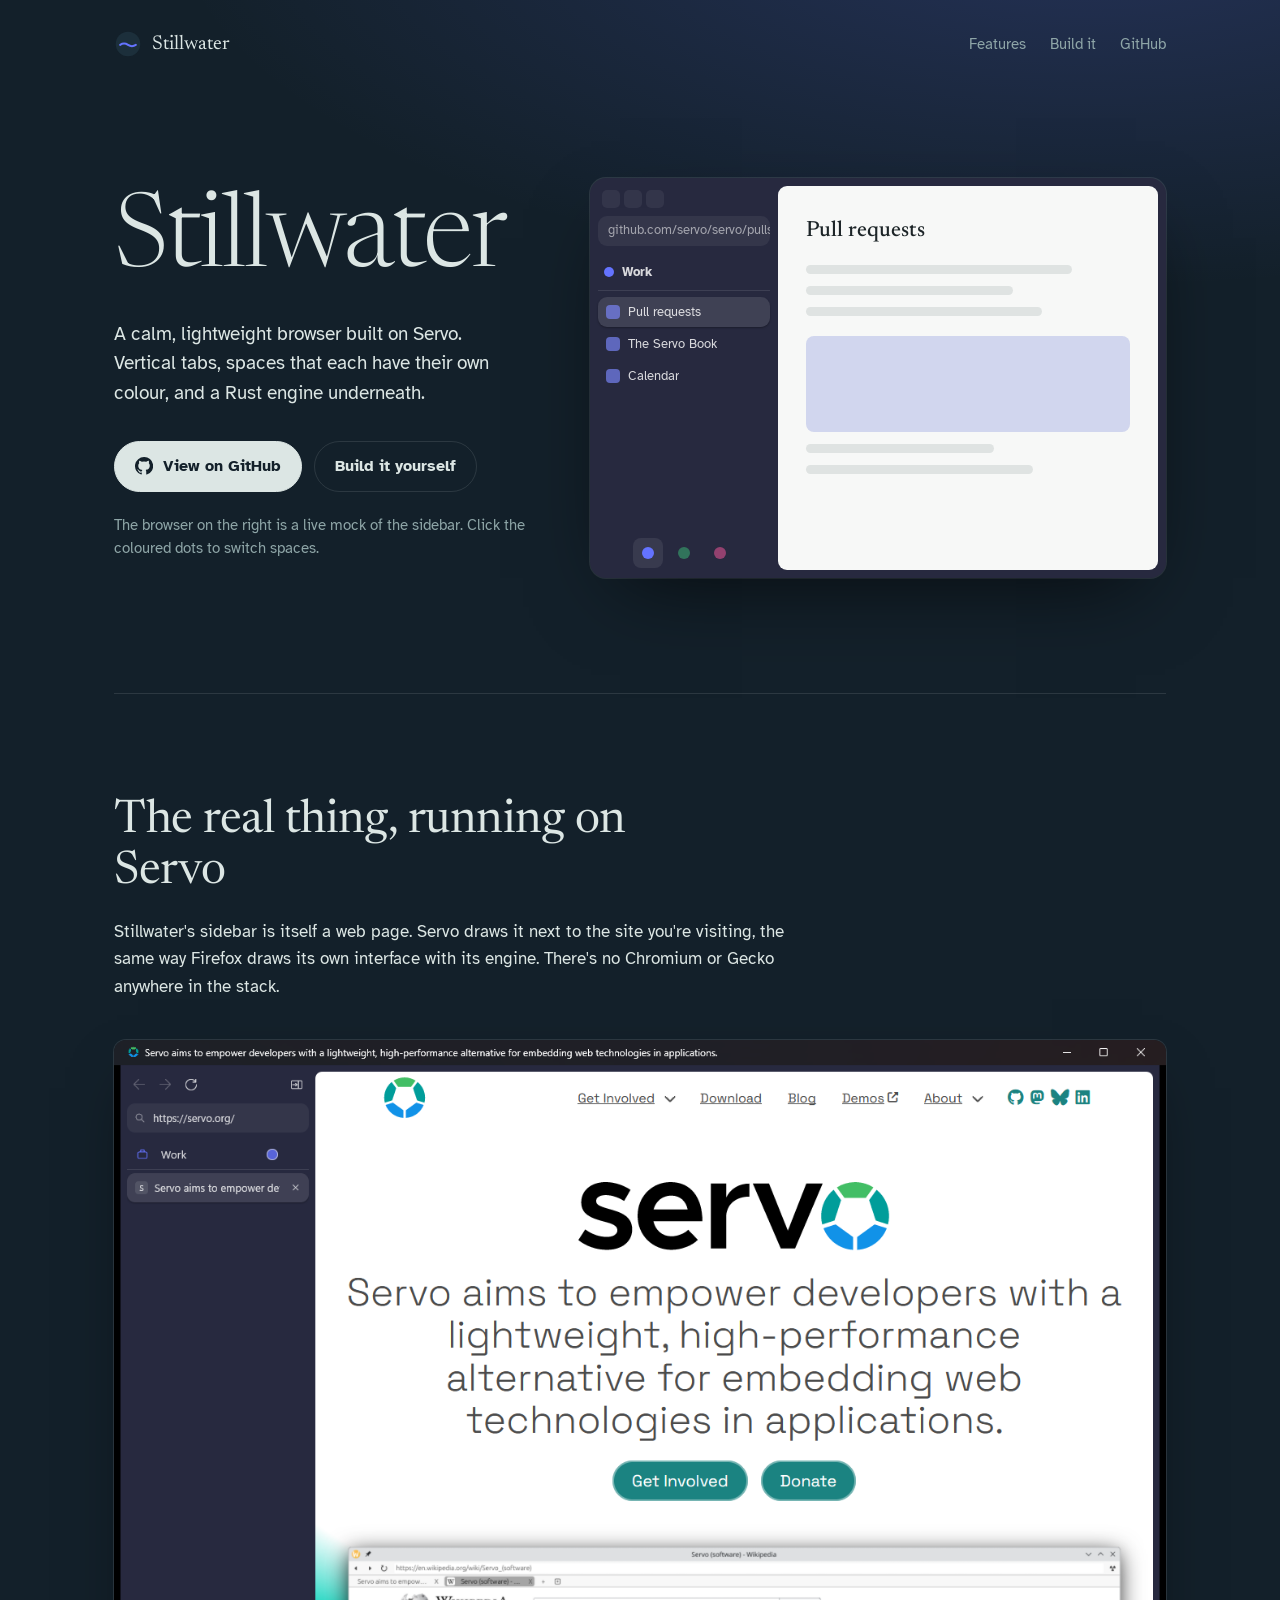
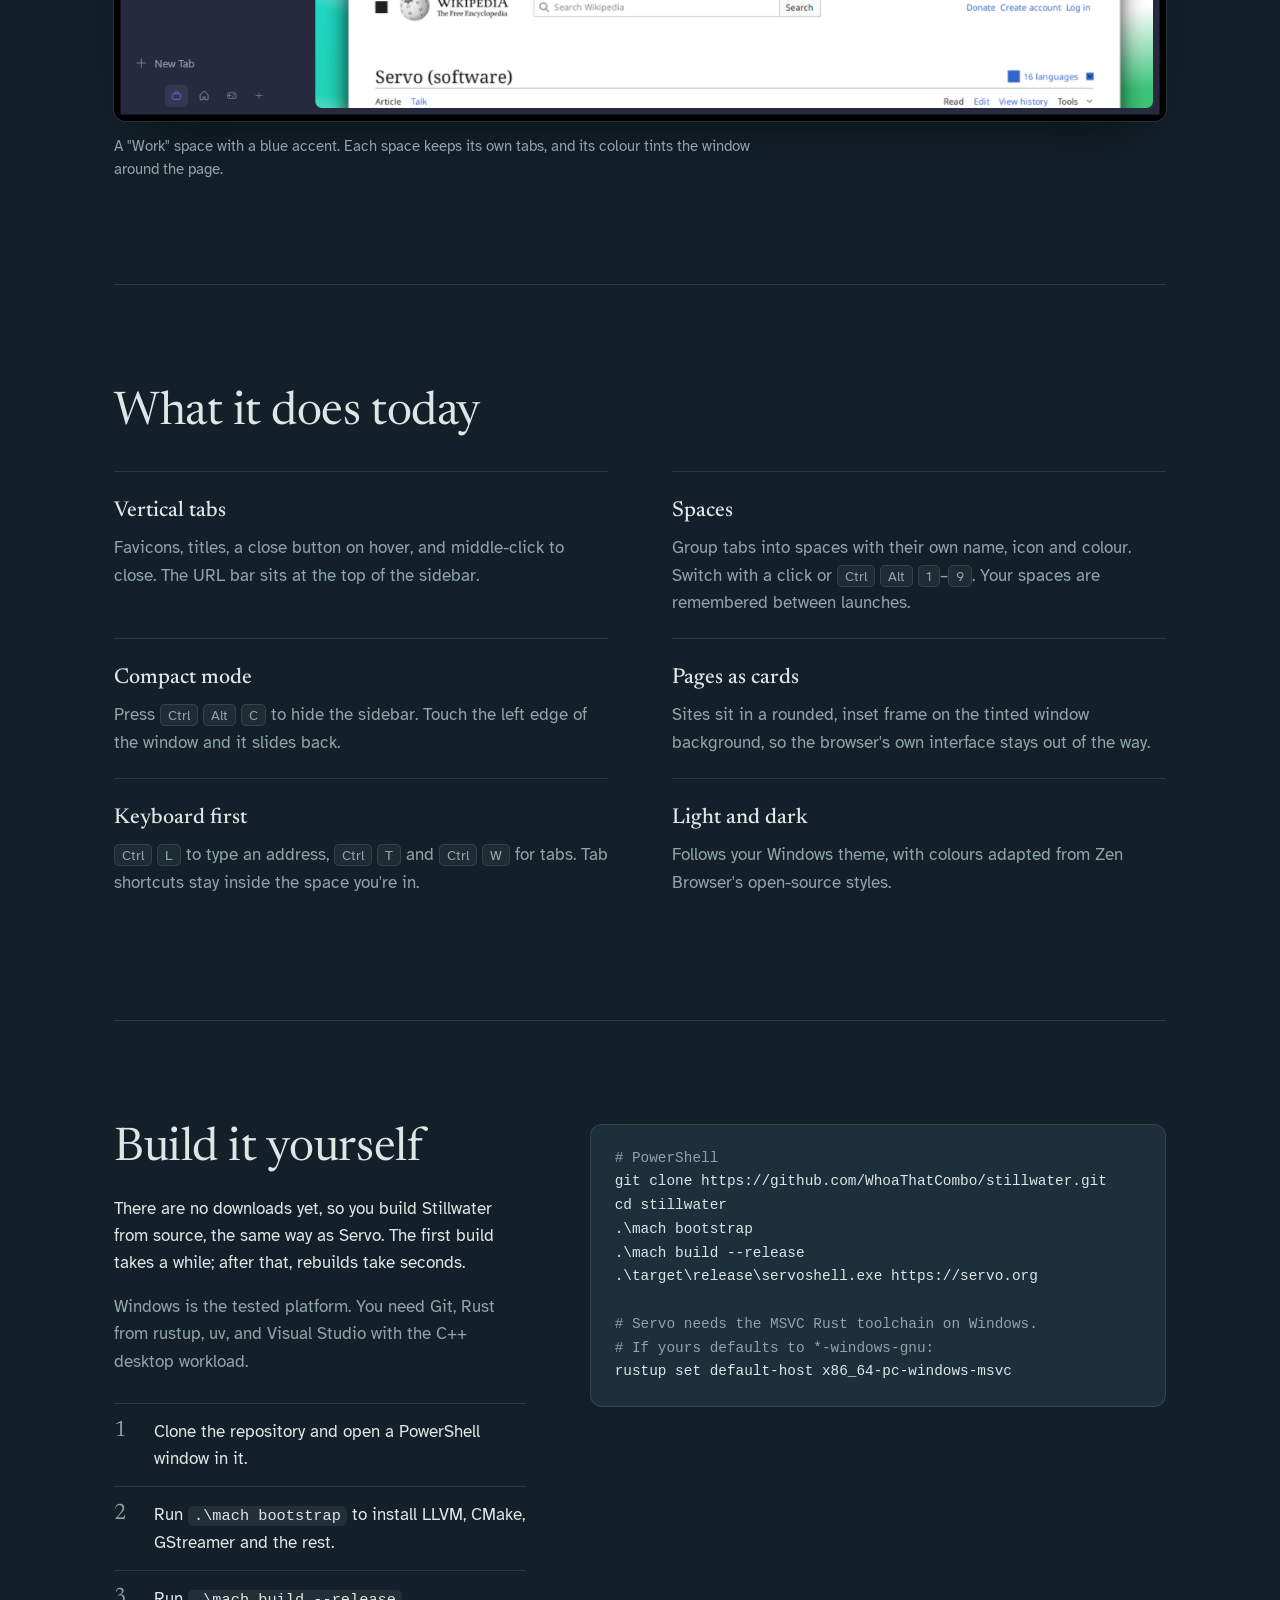
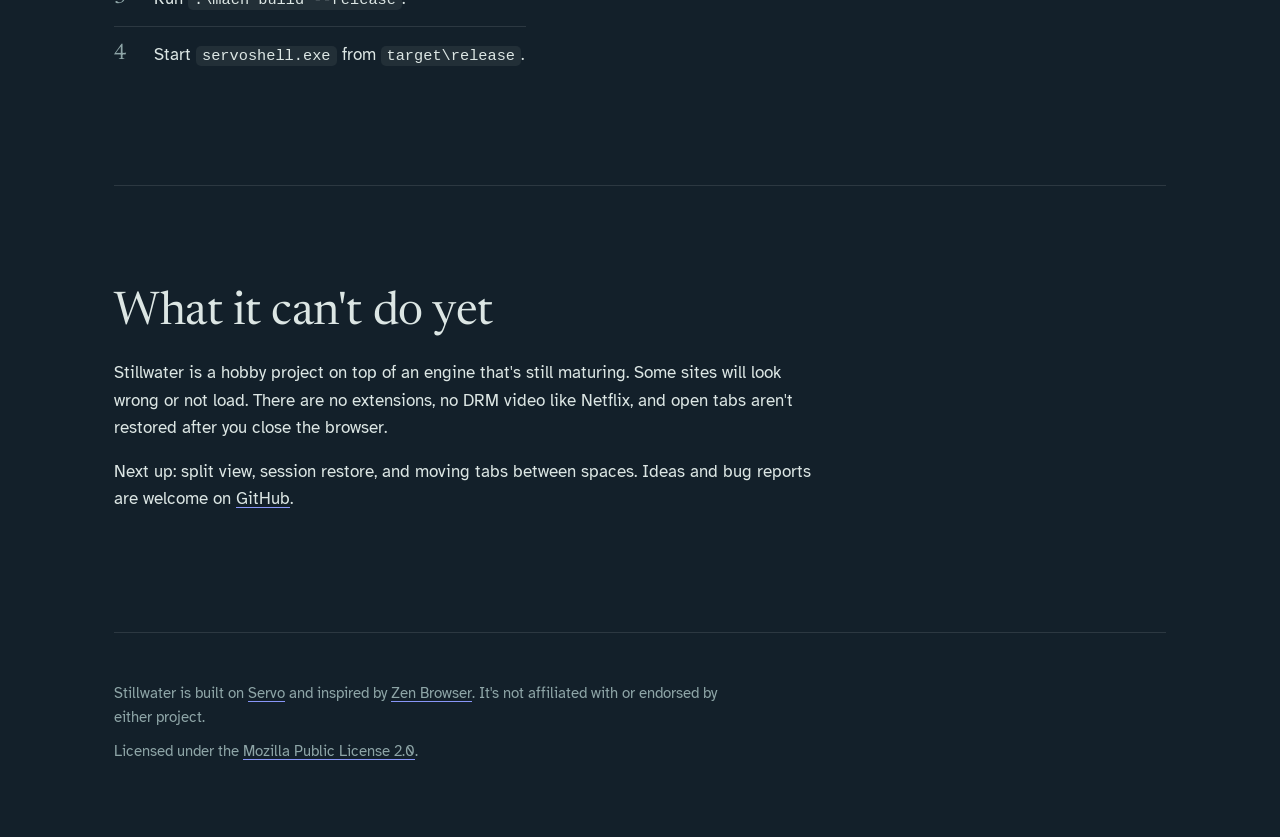
==== index.html @ 9842568d "Add Stillwater landing page Co-Authored-By: Claude Opus 5.5 <noreply@anthropic.com>" ====
<!DOCTYPE html>
<html lang="en">
<head>
  <meta charset="utf-8">
  <meta name="viewport" content="width=device-width, initial-scale=1">
  <title>Stillwater — a calm browser built on Servo</title>
  <meta name="description" content="Stillwater is a lightweight browser built on Servo, with vertical tabs and colour-tinted spaces. Written in Rust.">
  <meta property="og:title" content="Stillwater">
  <meta property="og:description" content="A calm, lightweight browser built on Servo, with vertical tabs and colour-tinted spaces.">
  <meta property="og:image" content="https://whoathatcombo.github.io/stillwater/assets/stillwater-workspaces.png">
  <link rel="icon" href="data:image/svg+xml,%3Csvg xmlns='http://www.w3.org/2000/svg' viewBox='0 0 32 32'%3E%3Ccircle cx='16' cy='16' r='14' fill='%2313202A'/%3E%3Cpath d='M7 17c3-2 6-2 9 0s6 2 9 0' stroke='%236473FF' stroke-width='2.4' fill='none' stroke-linecap='round'/%3E%3C/svg%3E">
  <link rel="preconnect" href="https://fonts.googleapis.com">
  <link rel="preconnect" href="https://fonts.gstatic.com" crossorigin>
  <link href="https://fonts.googleapis.com/css2?family=Atkinson+Hyperlegible:ital,wght@0,400;0,700;1,400&family=Newsreader:opsz,wght@6..72,300;6..72,400;6..72,500&display=swap" rel="stylesheet">
  <style>
    :root {
      --lake: #13202a;
      --shallows: #1c2f3b;
      --mist: #dce6e4;
      --reed: #8ea5a7;
      --edge: rgba(220, 230, 228, 0.12);
      --tint: #6473ff; /* the current space colour; the hero mock changes it */

      --serif: "Newsreader", Georgia, serif;
      --sans: "Atkinson Hyperlegible", "Segoe UI", system-ui, sans-serif;
      --mono: ui-monospace, "Cascadia Code", Consolas, monospace;

      --measure: 64ch;
      --gutter: clamp(20px, 5vw, 64px);
    }

    * { box-sizing: border-box; }

    html {
      background: var(--lake);
      color-scheme: dark;
    }

    body {
      margin: 0;
      font-family: var(--sans);
      font-size: 1.0625rem;
      line-height: 1.6;
      color: var(--mist);
      background:
        radial-gradient(120% 70% at 85% -10%, color-mix(in srgb, var(--tint) 22%, transparent), transparent 60%),
        var(--lake);
      background-attachment: fixed;
      transition: background-color 0.9s ease;
    }

    a { color: inherit; text-decoration-color: color-mix(in srgb, var(--tint) 70%, var(--mist)); text-underline-offset: 0.2em; }
    a:hover { text-decoration-thickness: 2px; }

    :focus-visible {
      outline: 2px solid var(--mist);
      outline-offset: 3px;
      border-radius: 4px;
    }

    .wrap {
      max-width: 1180px;
      margin: 0 auto;
      padding: 0 var(--gutter);
    }

    /* ---------- Top bar ---------- */
    .top {
      display: flex;
      align-items: center;
      justify-content: space-between;
      padding-block: 28px;
    }

    .mark {
      display: flex;
      align-items: center;
      gap: 10px;
      font-family: var(--serif);
      font-size: 1.25rem;
      text-decoration: none;
    }

    .mark svg { width: 28px; height: 28px; }

    .top nav { display: flex; gap: 24px; font-size: 0.95rem; color: var(--reed); }
    .top nav a { text-decoration: none; }
    .top nav a:hover { color: var(--mist); }

    /* ---------- Hero ---------- */
    .hero {
      display: grid;
      grid-template-columns: minmax(0, 5fr) minmax(0, 7fr);
      gap: clamp(32px, 5vw, 72px);
      align-items: center;
      padding-block: clamp(32px, 7vw, 96px) clamp(56px, 9vw, 120px);
    }

    h1 {
      font-family: var(--serif);
      font-weight: 300;
      font-size: clamp(3.4rem, 8vw, 6.4rem);
      line-height: 0.95;
      letter-spacing: -0.02em;
      margin: 0 0 28px;
    }

    .lede {
      font-size: 1.2rem;
      line-height: 1.55;
      max-width: 34ch;
      margin: 0 0 32px;
      color: var(--mist);
    }

    .actions { display: flex; flex-wrap: wrap; gap: 12px; }

    .button {
      display: inline-flex;
      align-items: center;
      gap: 10px;
      padding: 12px 20px;
      border-radius: 999px;
      font-weight: 700;
      font-size: 0.98rem;
      text-decoration: none;
      border: 1px solid var(--edge);
    }

    .button.primary {
      background: var(--mist);
      color: var(--lake);
      border-color: var(--mist);
    }

    .button.primary:hover { background: #fff; }
    .button.quiet:hover { background: rgba(220, 230, 228, 0.07); }
    .button svg { width: 18px; height: 18px; }

    .hint {
      margin: 22px 0 0;
      font-size: 0.92rem;
      color: var(--reed);
    }

    /* ---------- Interactive browser mock ---------- */
    .mock {
      --bg: color-mix(in srgb, var(--tint) 16%, #1b1b1b);
      display: grid;
      grid-template-columns: 188px 1fr;
      height: 400px;
      border-radius: 16px;
      background: var(--bg);
      box-shadow: 0 30px 80px -30px rgba(0, 0, 0, 0.7), 0 0 0 1px var(--edge);
      overflow: hidden;
      font-size: 13px;
      color: rgba(255, 255, 255, 0.82);
      transition: background-color 0.9s ease;
    }

    .mock-side {
      display: flex;
      flex-direction: column;
      padding: 10px 8px;
      min-width: 0;
    }

    .mock-nav { display: flex; gap: 4px; padding: 2px 4px 8px; opacity: 0.6; }
    .mock-nav span { width: 18px; height: 18px; border-radius: 5px; background: rgba(255, 255, 255, 0.1); }

    .mock-url {
      height: 30px;
      border-radius: 9px;
      background: rgba(255, 255, 255, 0.06);
      display: flex;
      align-items: center;
      padding: 0 10px;
      color: rgba(255, 255, 255, 0.55);
      white-space: nowrap;
      overflow: hidden;
      text-overflow: ellipsis;
    }

    .mock-space {
      display: flex;
      align-items: center;
      gap: 8px;
      margin: 8px 0 6px;
      padding: 8px 6px;
      border-bottom: 1px solid rgba(255, 255, 255, 0.1);
      font-weight: 700;
    }

    .dot {
      width: 10px;
      height: 10px;
      border-radius: 50%;
      background: var(--tint);
      transition: background-color 0.9s ease;
    }

    .mock-tabs { flex: 1; display: flex; flex-direction: column; gap: 2px; }

    .mock-tab {
      display: flex;
      align-items: center;
      gap: 8px;
      height: 30px;
      padding: 0 8px;
      border-radius: 9px;
      border: 0;
      background: transparent;
      color: inherit;
      font: inherit;
      text-align: left;
      cursor: pointer;
    }

    .mock-tab:hover { background: rgba(255, 255, 255, 0.06); }
    .mock-tab[aria-current="true"] { background: rgba(255, 255, 255, 0.11); box-shadow: 0 1px 2px rgba(0, 0, 0, 0.3); }

    .favicon {
      width: 14px;
      height: 14px;
      border-radius: 4px;
      flex-shrink: 0;
      background: color-mix(in srgb, var(--tint) 55%, #fff 10%);
    }

    .mock-tab span:last-child { white-space: nowrap; overflow: hidden; text-overflow: ellipsis; }

    .mock-spaces { display: flex; gap: 6px; justify-content: center; padding-top: 8px; }

    .space-btn {
      width: 30px;
      height: 30px;
      border-radius: 8px;
      border: 0;
      background: transparent;
      display: grid;
      place-items: center;
      cursor: pointer;
      opacity: 0.5;
    }

    .space-btn:hover { opacity: 0.85; background: rgba(255, 255, 255, 0.06); }
    .space-btn[aria-pressed="true"] { opacity: 1; background: rgba(255, 255, 255, 0.08); }
    .space-btn i { width: 12px; height: 12px; border-radius: 50%; background: var(--c); display: block; }

    .mock-page {
      margin: 8px 8px 8px 0;
      border-radius: 9px;
      background: #f7f8f7;
      padding: 28px;
      display: flex;
      flex-direction: column;
      gap: 12px;
      overflow: hidden;
    }

    .mock-page h3 {
      margin: 0 0 4px;
      font-family: var(--serif);
      font-weight: 500;
      font-size: 22px;
      color: #1d2528;
    }

    .line { height: 9px; border-radius: 5px; background: #dfe3e2; }
    .block { height: 96px; border-radius: 8px; margin-top: 8px; background: color-mix(in srgb, var(--tint) 18%, #e9ecea); transition: background-color 0.9s ease; }

    /* ---------- Sections ---------- */
    section { padding-block: clamp(56px, 8vw, 104px); border-top: 1px solid var(--edge); }

    h2 {
      font-family: var(--serif);
      font-weight: 400;
      font-size: clamp(2rem, 4vw, 2.9rem);
      line-height: 1.1;
      letter-spacing: -0.01em;
      margin: 0 0 20px;
      max-width: 22ch;
    }

    .prose { max-width: var(--measure); color: var(--mist); }
    .prose p { margin: 0 0 1em; }
    .muted { color: var(--reed); }

    figure { margin: 40px 0 0; }

    figure img {
      display: block;
      width: 100%;
      height: auto;
      border-radius: 12px;
      box-shadow: 0 0 0 1px var(--edge), 0 24px 60px -24px rgba(0, 0, 0, 0.6);
    }

    figcaption { margin-top: 14px; font-size: 0.92rem; color: var(--reed); max-width: var(--measure); }

    .features {
      display: grid;
      grid-template-columns: repeat(2, minmax(0, 1fr));
      gap: 0 clamp(32px, 5vw, 72px);
      margin: 32px 0 0;
      padding: 0;
      list-style: none;
    }

    .features li { padding: 22px 0; border-top: 1px solid var(--edge); max-width: 52ch; }
    .features strong { display: block; font-family: var(--serif); font-weight: 500; font-size: 1.35rem; margin-bottom: 6px; }
    .features p { margin: 0; color: var(--reed); }

    kbd {
      font-family: var(--sans);
      font-size: 0.85em;
      padding: 1px 7px;
      border-radius: 5px;
      border: 1px solid var(--edge);
      background: rgba(220, 230, 228, 0.06);
    }

    .split {
      display: grid;
      grid-template-columns: minmax(0, 5fr) minmax(0, 7fr);
      gap: clamp(32px, 5vw, 72px);
      align-items: start;
    }

    pre {
      margin: 0;
      padding: 22px 24px;
      border-radius: 12px;
      background: var(--shallows);
      border: 1px solid var(--edge);
      overflow-x: auto;
      font-family: var(--mono);
      font-size: 0.9rem;
      line-height: 1.65;
    }

    .c { color: var(--reed); }

    ol.steps { margin: 28px 0 0; padding: 0; list-style: none; counter-reset: step; max-width: var(--measure); }
    ol.steps li { counter-increment: step; display: grid; grid-template-columns: 40px 1fr; padding: 14px 0; border-top: 1px solid var(--edge); }
    ol.steps li::before { content: counter(step); font-family: var(--serif); font-size: 1.4rem; line-height: 1.2; color: var(--reed); }
    ol.steps code, .prose code { font-family: var(--mono); font-size: 0.9em; background: rgba(220, 230, 228, 0.07); padding: 1px 6px; border-radius: 5px; }

    footer { padding-block: 48px 64px; border-top: 1px solid var(--edge); color: var(--reed); font-size: 0.95rem; }
    footer p { max-width: var(--measure); margin: 0 0 10px; }

    /* ---------- Small screens ---------- */
    @media (max-width: 880px) {
      .hero, .split { grid-template-columns: 1fr; }
      .features { grid-template-columns: 1fr; }
      .top nav { display: none; }
    }

    @media (max-width: 520px) {
      .mock { grid-template-columns: 150px 1fr; height: 360px; font-size: 12px; }
      .mock-page { padding: 18px; }
    }

    @media (prefers-reduced-motion: reduce) {
      *, *::before, *::after { transition: none !important; }
    }
  </style>
</head>
<body>
  <div class="wrap">
    <header class="top">
      <a class="mark" href="#">
        <svg viewBox="0 0 32 32" aria-hidden="true"><circle cx="16" cy="16" r="14" fill="#1c2f3b"/><path d="M7 17c3-2 6-2 9 0s6 2 9 0" stroke="currentColor" stroke-width="2.2" fill="none" stroke-linecap="round" style="color: var(--tint)"/></svg>
        Stillwater
      </a>
      <nav aria-label="Page">
        <a href="#features">Features</a>
        <a href="#build">Build it</a>
        <a href="https://github.com/WhoaThatCombo/stillwater">GitHub</a>
      </nav>
    </header>

    <main>
      <div class="hero">
        <div>
          <h1>Stillwater</h1>
          <p class="lede">A calm, lightweight browser built on Servo. Vertical tabs, spaces that each have their own colour, and a Rust engine underneath.</p>
          <div class="actions">
            <a class="button primary" href="https://github.com/WhoaThatCombo/stillwater">
              <svg viewBox="0 0 16 16" aria-hidden="true" fill="currentColor"><path d="M8 0a8 8 0 0 0-2.53 15.59c.4.07.55-.17.55-.38v-1.33c-2.23.48-2.7-1.07-2.7-1.07-.36-.92-.89-1.17-.89-1.17-.73-.5.06-.49.06-.49.8.06 1.23.83 1.23.83.72 1.22 1.88.87 2.34.66.07-.52.28-.87.5-1.07-1.78-.2-3.65-.89-3.65-3.95 0-.87.31-1.59.82-2.15-.08-.2-.36-1.02.08-2.12 0 0 .67-.21 2.2.82a7.6 7.6 0 0 1 4 0c1.53-1.04 2.2-.82 2.2-.82.44 1.1.16 1.92.08 2.12.51.56.82 1.28.82 2.15 0 3.07-1.87 3.75-3.65 3.95.29.25.54.73.54 1.48v2.2c0 .21.15.46.55.38A8 8 0 0 0 8 0Z"/></svg>
              View on GitHub
            </a>
            <a class="button quiet" href="#build">Build it yourself</a>
          </div>
          <p class="hint">The browser on the right is a live mock of the sidebar. Click the coloured dots to switch spaces.</p>
        </div>

        <div class="mock" aria-label="Interactive mock of the Stillwater sidebar">
          <div class="mock-side">
            <div class="mock-nav" aria-hidden="true"><span></span><span></span><span></span></div>
            <div class="mock-url" id="mock-url">github.com/servo/servo</div>
            <div class="mock-space"><span class="dot"></span><span id="mock-space-name">Work</span></div>
            <div class="mock-tabs" id="mock-tabs" role="list"></div>
            <div class="mock-spaces" role="group" aria-label="Spaces">
              <button class="space-btn" data-space="0" aria-pressed="true" aria-label="Work space" style="--c: #6473ff"><i></i></button>
              <button class="space-btn" data-space="1" aria-pressed="false" aria-label="Home space" style="--c: #3cbe78"><i></i></button>
              <button class="space-btn" data-space="2" aria-pressed="false" aria-label="Gaming space" style="--c: #ff5aa0"><i></i></button>
            </div>
          </div>
          <div class="mock-page" aria-hidden="true">
            <h3 id="mock-title">Pull requests</h3>
            <div class="line" style="width: 82%"></div>
            <div class="line" style="width: 64%"></div>
            <div class="line" style="width: 73%"></div>
            <div class="block"></div>
            <div class="line" style="width: 58%"></div>
            <div class="line" style="width: 70%"></div>
          </div>
        </div>
      </div>

      <section>
        <h2>The real thing, running on Servo</h2>
        <div class="prose">
          <p>Stillwater's sidebar is itself a web page. Servo draws it next to the site you're visiting, the same way Firefox draws its own interface with its engine. There's no Chromium or Gecko anywhere in the stack.</p>
        </div>
        <figure>
          <img src="assets/stillwater-workspaces.png" width="1296" height="839" alt="Stillwater showing servo.org, with a blue-tinted Work space selected in the sidebar">
          <figcaption>A "Work" space with a blue accent. Each space keeps its own tabs, and its colour tints the window around the page.</figcaption>
        </figure>
      </section>

      <section id="features">
        <h2>What it does today</h2>
        <ul class="features">
          <li>
            <strong>Vertical tabs</strong>
            <p>Favicons, titles, a close button on hover, and middle-click to close. The URL bar sits at the top of the sidebar.</p>
          </li>
          <li>
            <strong>Spaces</strong>
            <p>Group tabs into spaces with their own name, icon and colour. Switch with a click or <kbd>Ctrl</kbd> <kbd>Alt</kbd> <kbd>1</kbd>–<kbd>9</kbd>. Your spaces are remembered between launches.</p>
          </li>
          <li>
            <strong>Compact mode</strong>
            <p>Press <kbd>Ctrl</kbd> <kbd>Alt</kbd> <kbd>C</kbd> to hide the sidebar. Touch the left edge of the window and it slides back.</p>
          </li>
          <li>
            <strong>Pages as cards</strong>
            <p>Sites sit in a rounded, inset frame on the tinted window background, so the browser's own interface stays out of the way.</p>
          </li>
          <li>
            <strong>Keyboard first</strong>
            <p><kbd>Ctrl</kbd> <kbd>L</kbd> to type an address, <kbd>Ctrl</kbd> <kbd>T</kbd> and <kbd>Ctrl</kbd> <kbd>W</kbd> for tabs. Tab shortcuts stay inside the space you're in.</p>
          </li>
          <li>
            <strong>Light and dark</strong>
            <p>Follows your Windows theme, with colours adapted from Zen Browser's open-source styles.</p>
          </li>
        </ul>
      </section>

      <section id="build">
        <div class="split">
          <div>
            <h2>Build it yourself</h2>
            <div class="prose">
              <p>There are no downloads yet, so you build Stillwater from source, the same way as Servo. The first build takes a while; after that, rebuilds take seconds.</p>
              <p class="muted">Windows is the tested platform. You need Git, Rust from rustup, uv, and Visual Studio with the C++ desktop workload.</p>
            </div>
            <ol class="steps">
              <li><span>Clone the repository and open a PowerShell window in it.</span></li>
              <li><span>Run <code>.\mach bootstrap</code> to install LLVM, CMake, GStreamer and the rest.</span></li>
              <li><span>Run <code>.\mach build --release</code>.</span></li>
              <li><span>Start <code>servoshell.exe</code> from <code>target\release</code>.</span></li>
            </ol>
          </div>
          <pre><code><span class="c"># PowerShell</span>
git clone https://github.com/WhoaThatCombo/stillwater.git
cd stillwater
.\mach bootstrap
.\mach build --release
.\target\release\servoshell.exe https://servo.org

<span class="c"># Servo needs the MSVC Rust toolchain on Windows.
# If yours defaults to *-windows-gnu:</span>
rustup set default-host x86_64-pc-windows-msvc</code></pre>
        </div>
      </section>

      <section>
        <h2>What it can't do yet</h2>
        <div class="prose">
          <p>Stillwater is a hobby project on top of an engine that's still maturing. Some sites will look wrong or not load. There are no extensions, no DRM video like Netflix, and open tabs aren't restored after you close the browser.</p>
          <p>Next up: split view, session restore, and moving tabs between spaces. Ideas and bug reports are welcome on <a href="https://github.com/WhoaThatCombo/stillwater/issues">GitHub</a>.</p>
        </div>
      </section>
    </main>

    <footer>
      <p>Stillwater is built on <a href="https://servo.org">Servo</a> and inspired by <a href="https://github.com/zen-browser/desktop">Zen Browser</a>. It's not affiliated with or endorsed by either project.</p>
      <p>Licensed under the <a href="https://github.com/WhoaThatCombo/stillwater/blob/stillwater/LICENSE">Mozilla Public License 2.0</a>.</p>
    </footer>
  </div>

  <script>
    // Hero mock: switching spaces swaps the tab list and retints the whole page.
    const spaces = [
      { name: "Work", color: "#6473ff", tabs: [["Pull requests", "github.com/servo/servo/pulls"], ["The Servo Book", "book.servo.org"], ["Calendar", "calendar.example.com"]] },
      { name: "Home", color: "#3cbe78", tabs: [["Weekend recipes", "recipes.example.com"], ["Weather", "weather.example.com"]] },
      { name: "Gaming", color: "#ff5aa0", tabs: [["Patch notes", "patches.example.com"], ["Speedrun timer", "splits.example.com"], ["Clips", "clips.example.com"], ["Wiki", "wiki.example.com"]] },
    ];
    const tabsEl = document.getElementById("mock-tabs");
    const urlEl = document.getElementById("mock-url");
    const titleEl = document.getElementById("mock-title");
    const nameEl = document.getElementById("mock-space-name");
    const buttons = document.querySelectorAll(".space-btn");

    function selectTab(space, index) {
      const [title, url] = space.tabs[index];
      urlEl.textContent = url;
      titleEl.textContent = title;
      tabsEl.querySelectorAll(".mock-tab").forEach((tab, i) => tab.setAttribute("aria-current", String(i === index)));
    }

    function showSpace(i) {
      const space = spaces[i];
      document.documentElement.style.setProperty("--tint", space.color);
      nameEl.textContent = space.name;
      buttons.forEach((button) => button.setAttribute("aria-pressed", String(button.dataset.space === String(i))));
      tabsEl.replaceChildren(...space.tabs.map(([title], index) => {
        const tab = document.createElement("button");
        tab.className = "mock-tab";
        tab.setAttribute("role", "listitem");
        tab.innerHTML = '<span class="favicon"></span><span></span>';
        tab.lastChild.textContent = title;
        tab.addEventListener("click", () => selectTab(space, index));
        return tab;
      }));
      selectTab(space, 0);
    }

    buttons.forEach((button) => button.addEventListener("click", () => showSpace(Number(button.dataset.space))));
    showSpace(0);
  </script>
</body>
</html>
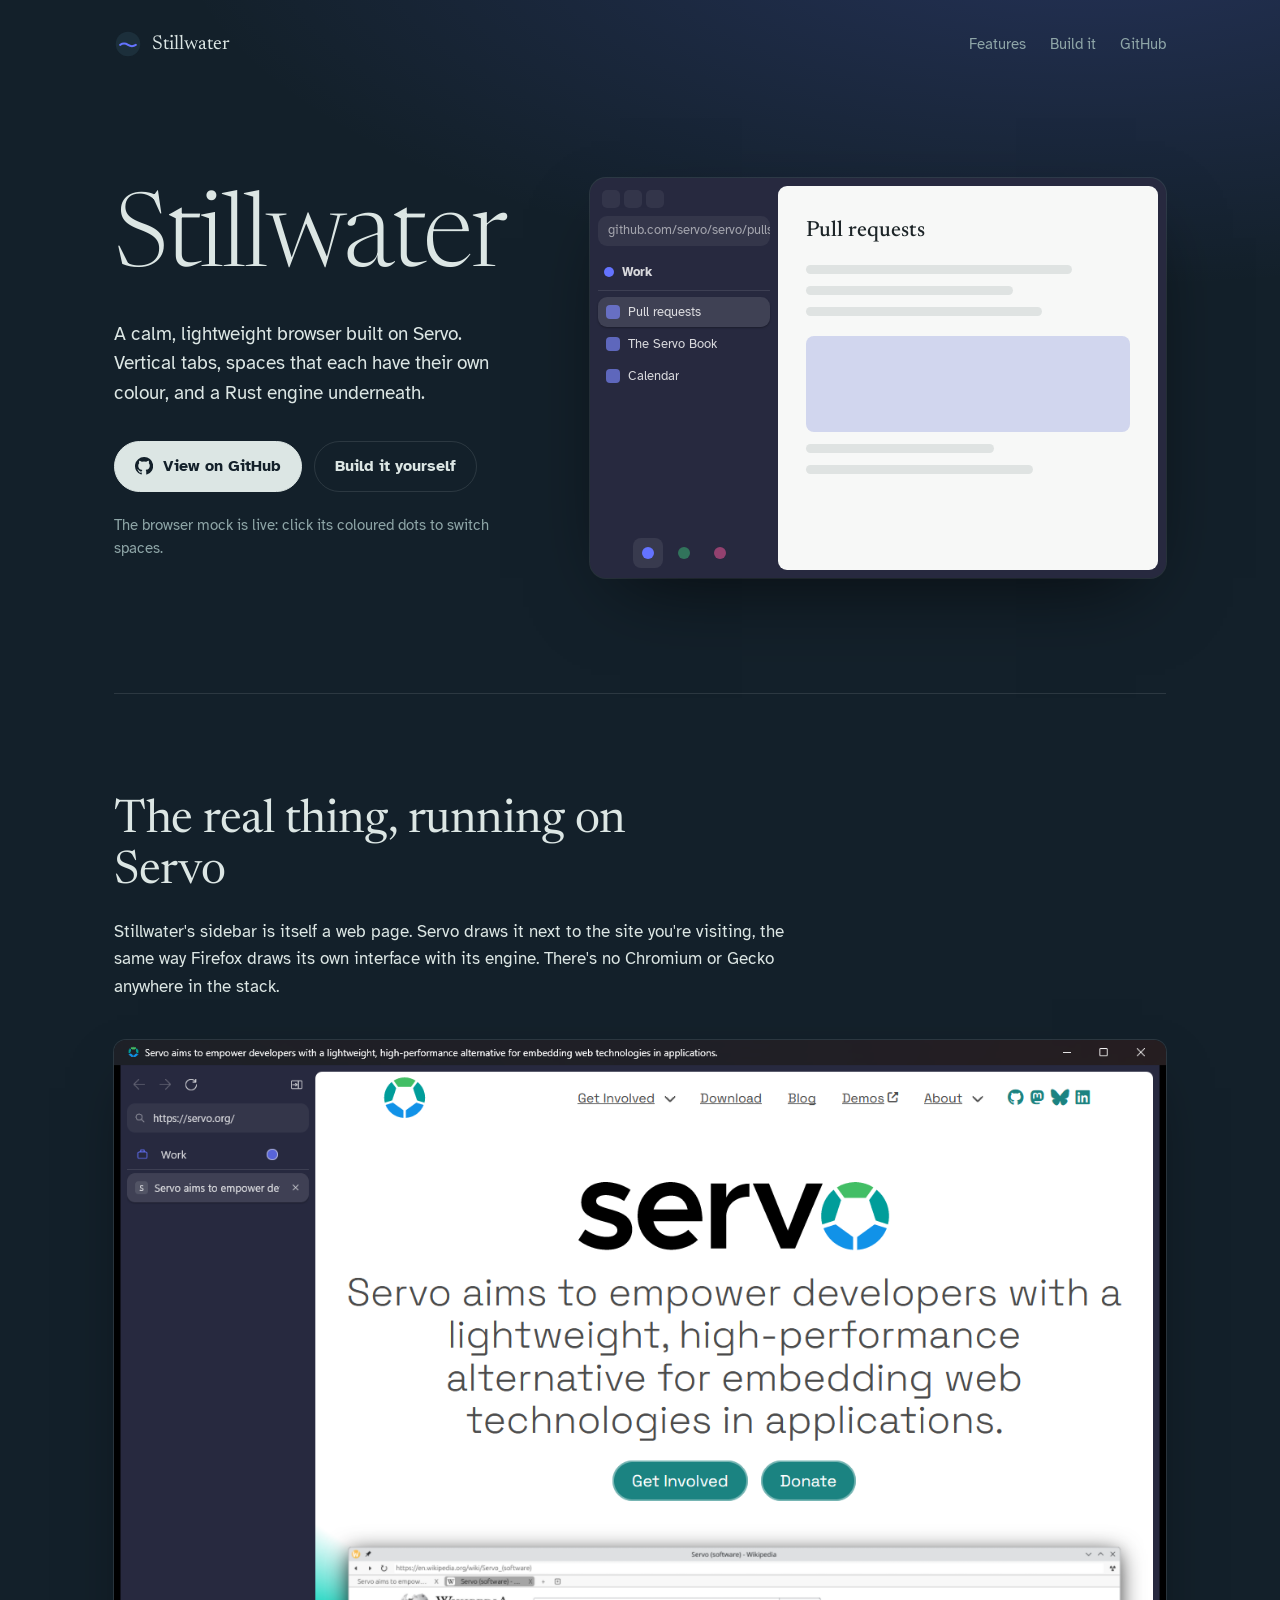
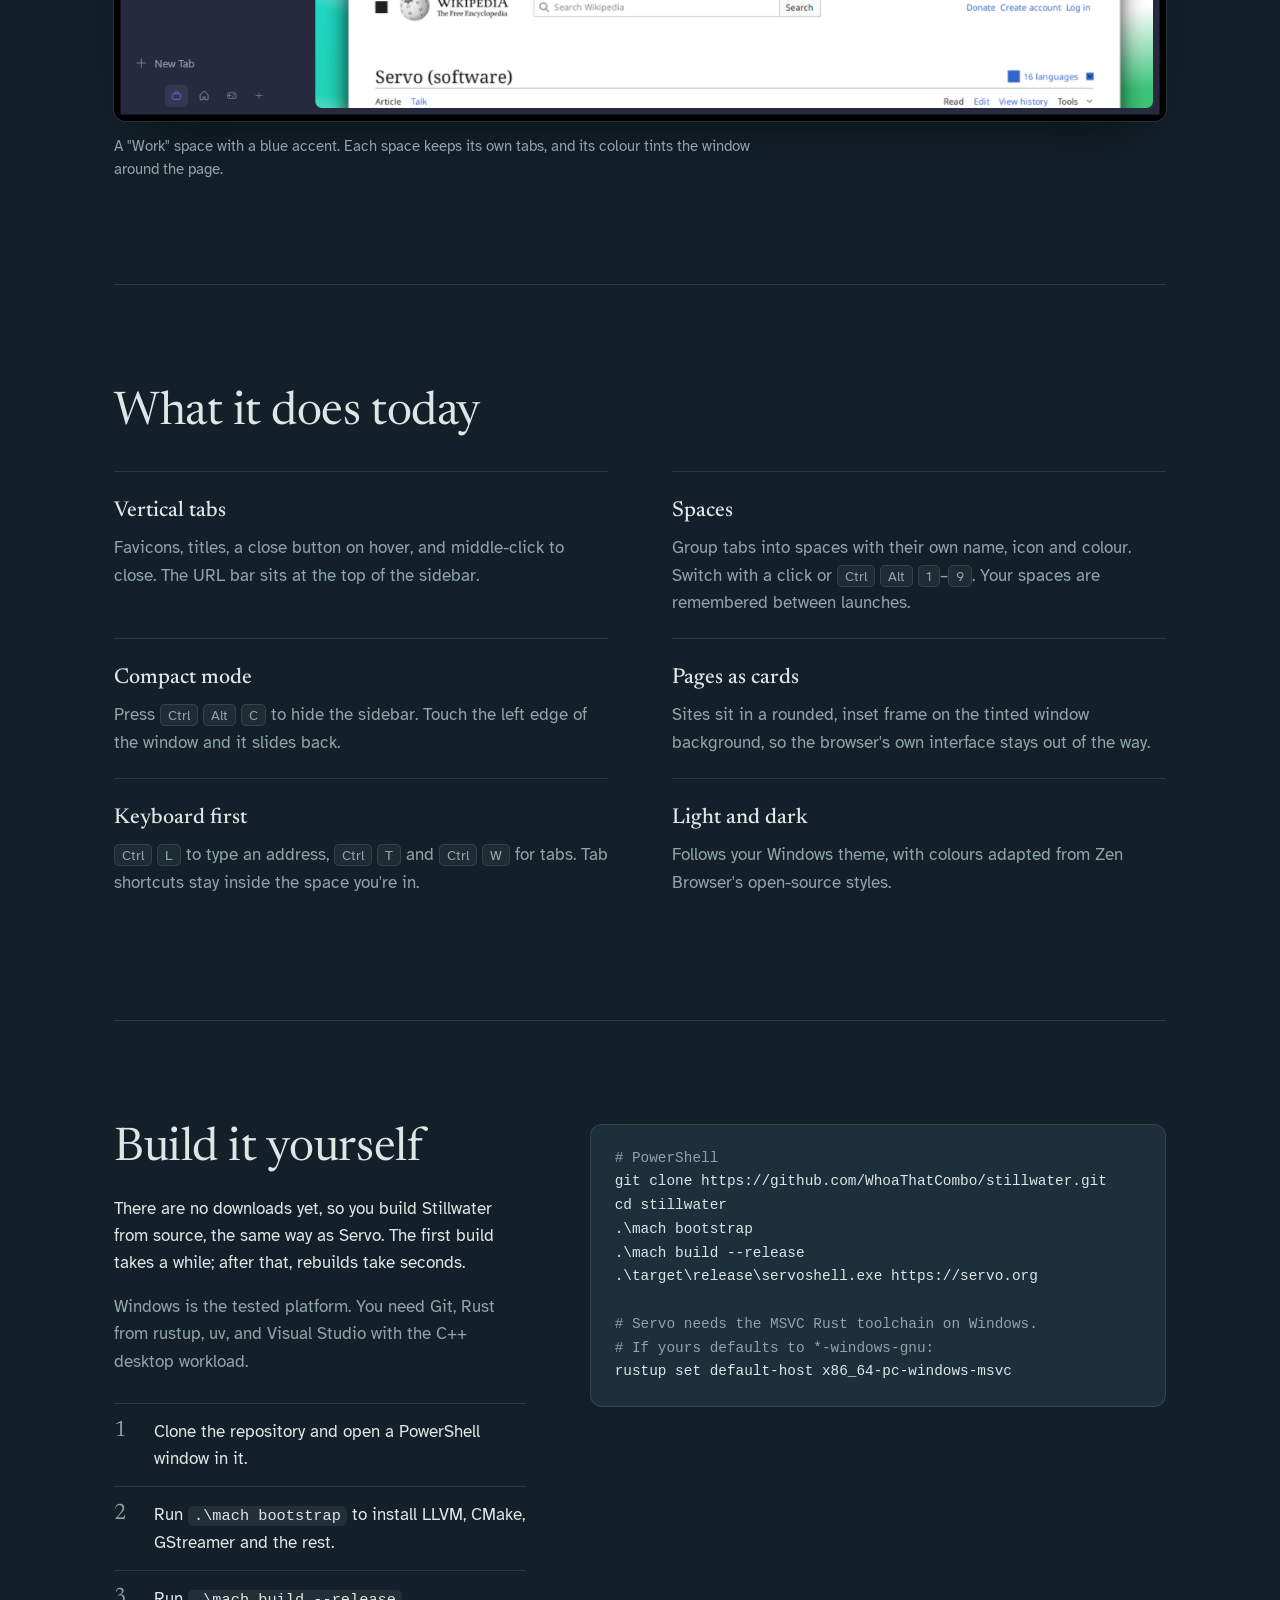
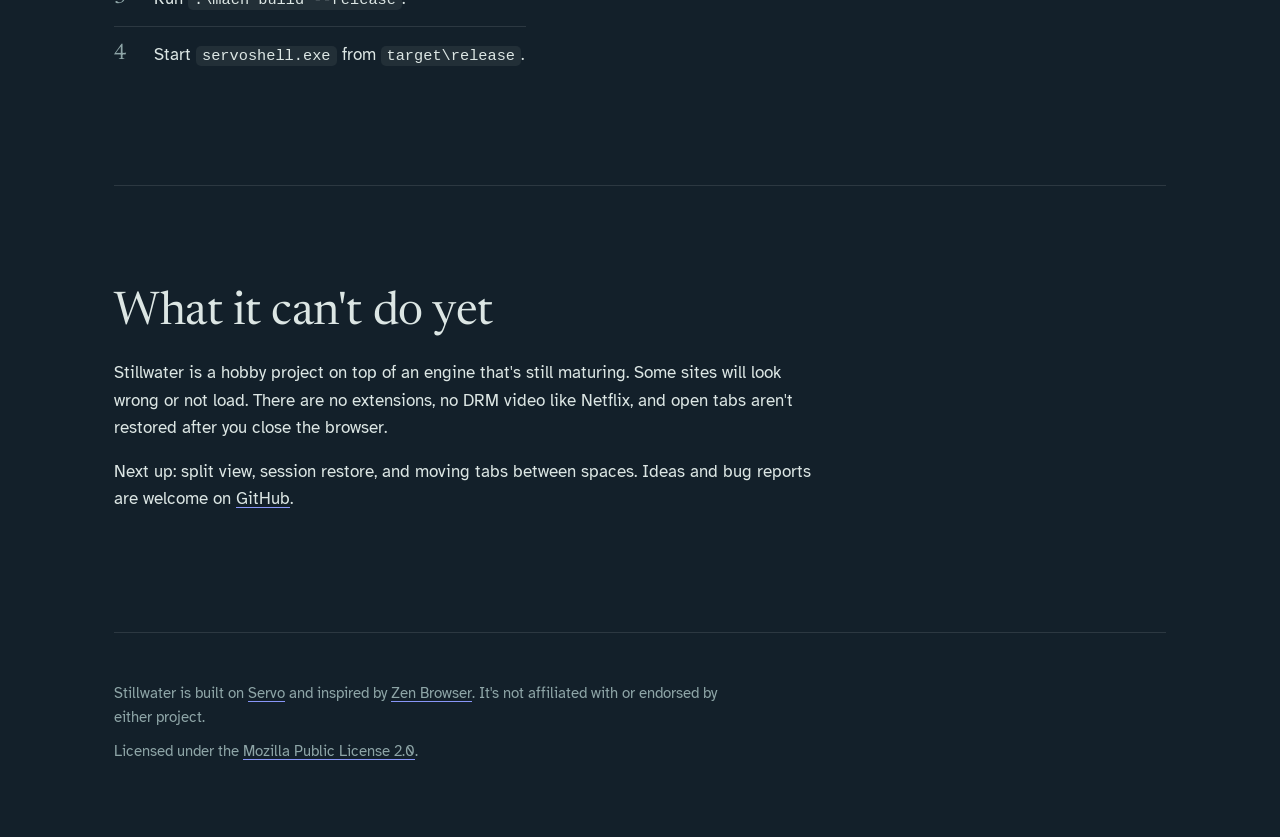
==== commit 1574227d: "Make the hero hint work on narrow screens Co-Authored-By: Claude Opus 5.5 <noreply@anthropic.com>" ====
--- a/index.html
+++ b/index.html
@@ -392,7 +392,7 @@
             </a>
             <a class="button quiet" href="#build">Build it yourself</a>
           </div>
-          <p class="hint">The browser on the right is a live mock of the sidebar. Click the coloured dots to switch spaces.</p>
+          <p class="hint">The browser mock is live: click its coloured dots to switch spaces.</p>
         </div>
 
         <div class="mock" aria-label="Interactive mock of the Stillwater sidebar">
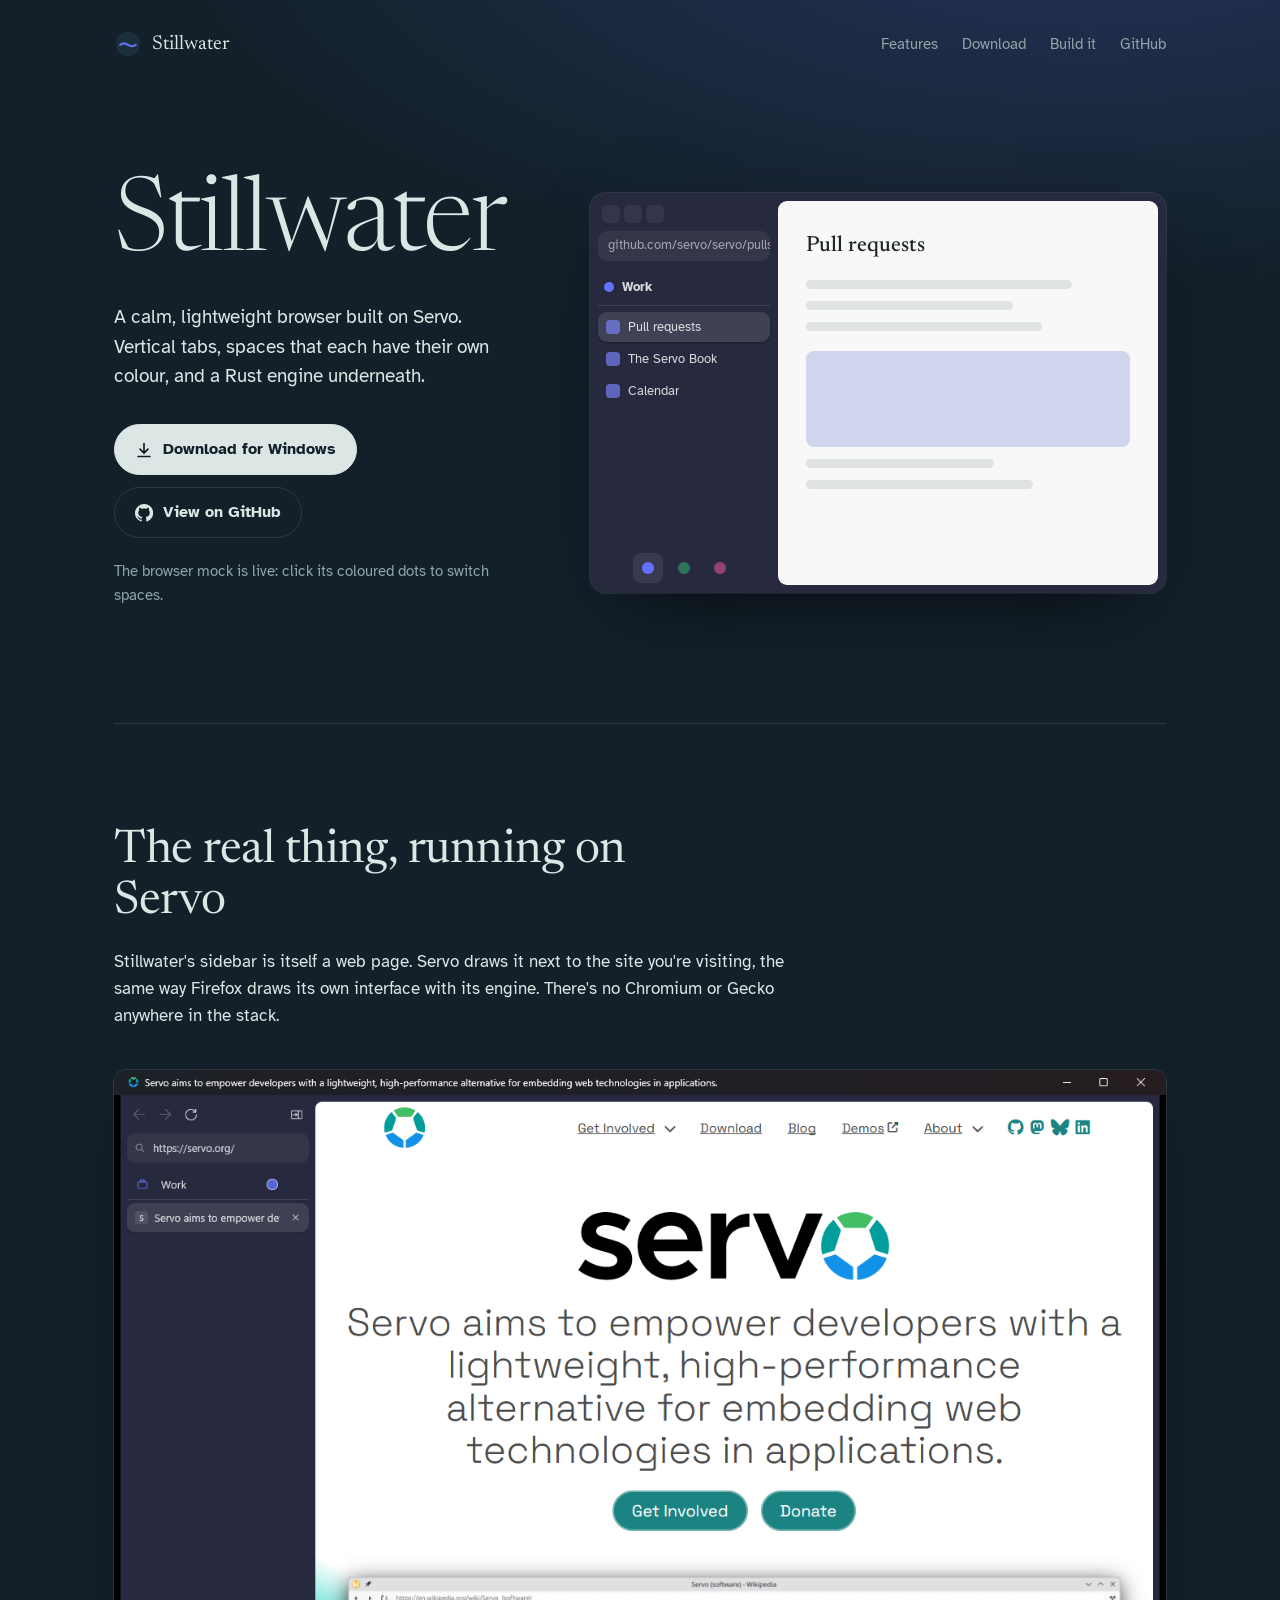
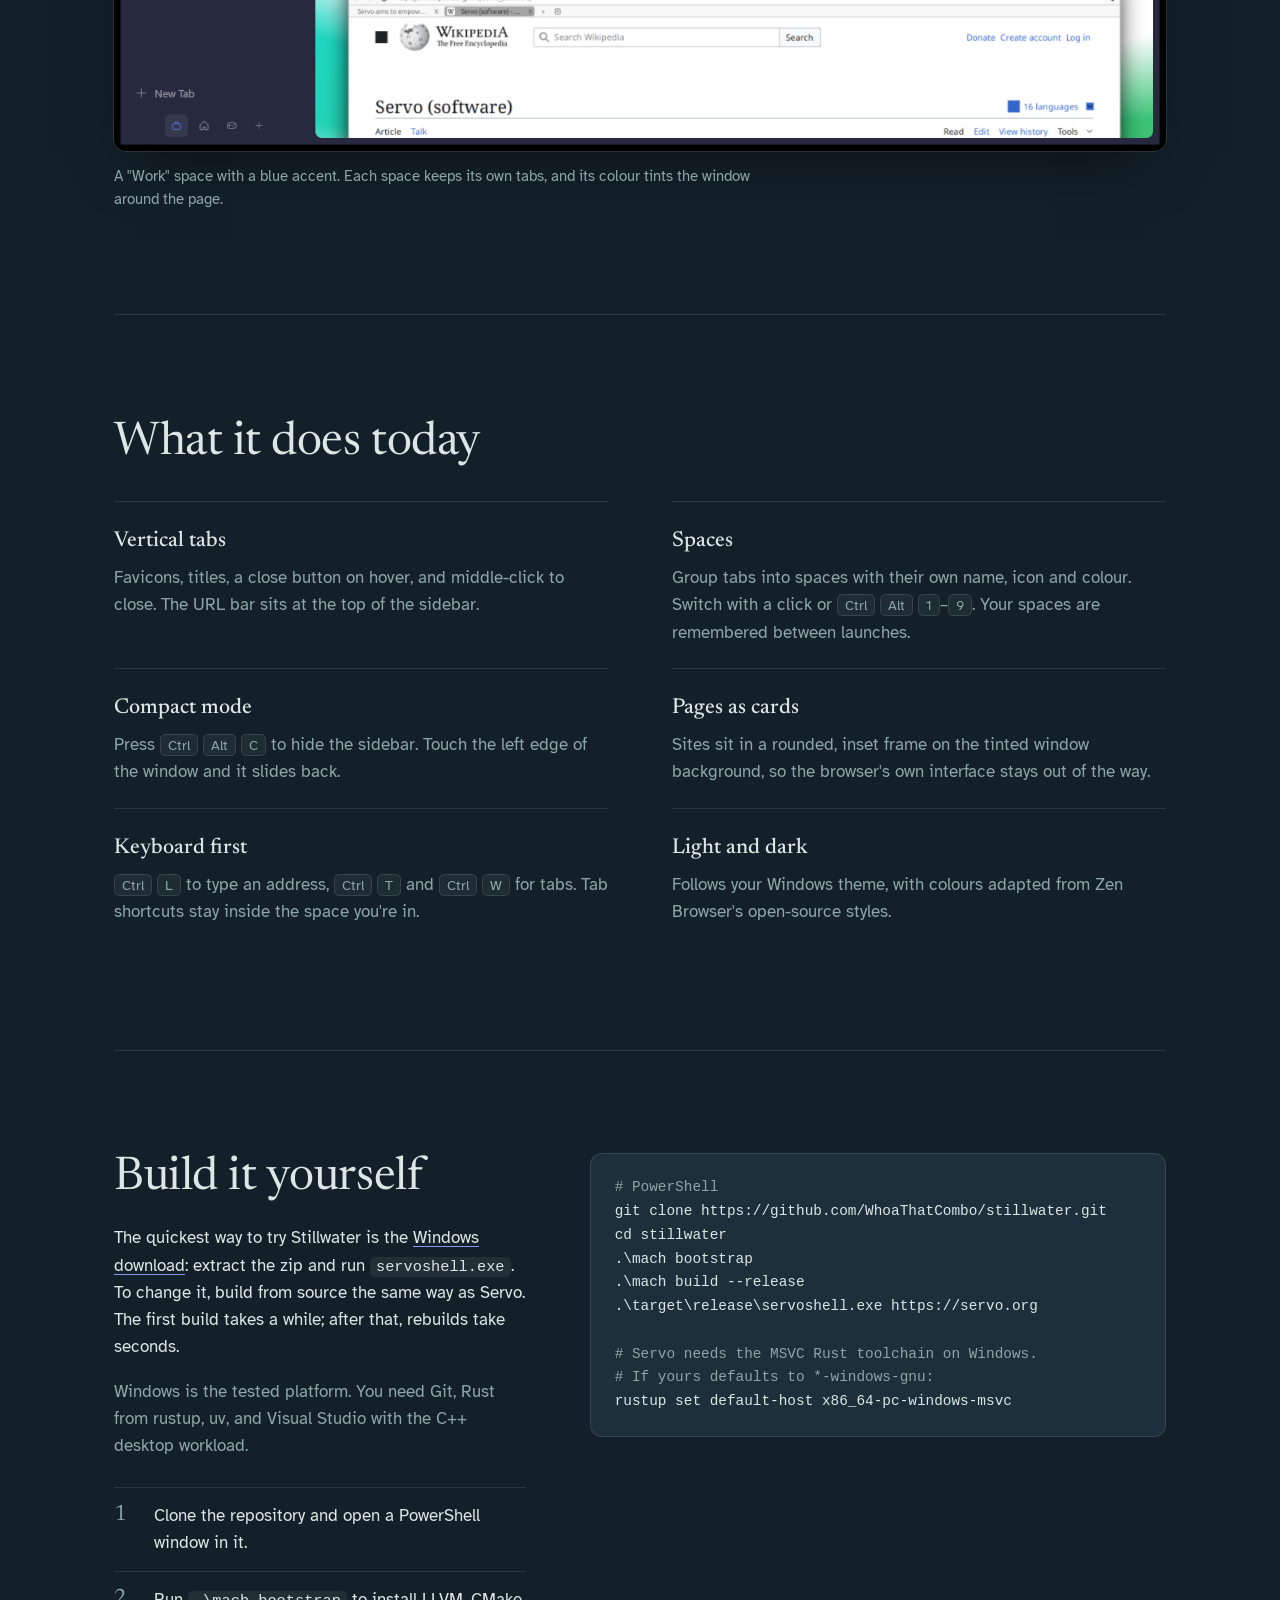
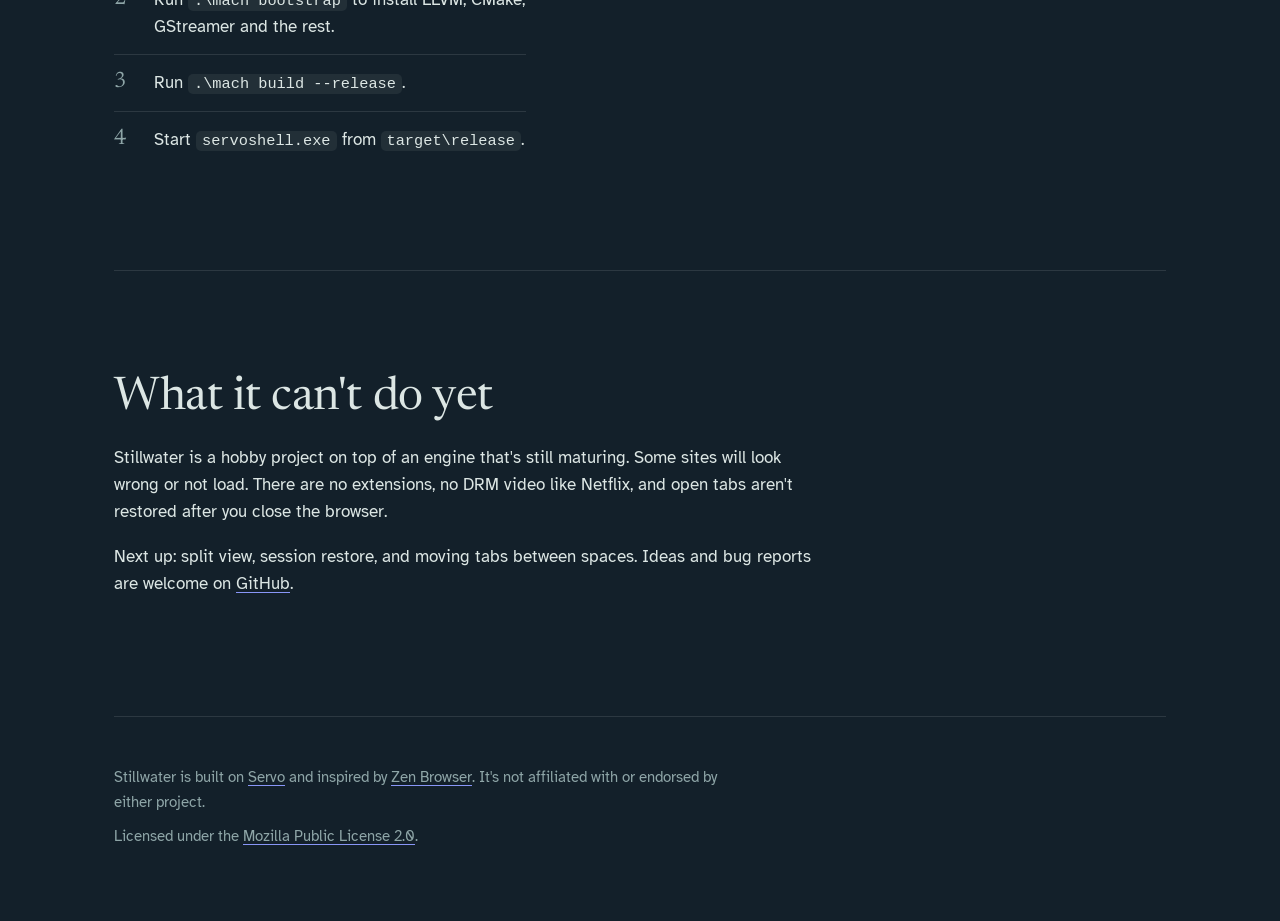
==== commit 4fbe56d3: "Add Windows download button Co-Authored-By: Claude Opus 5.5 <noreply@anthropic.com>" ====
--- a/index.html
+++ b/index.html
@@ -375,6 +375,7 @@
       </a>
       <nav aria-label="Page">
         <a href="#features">Features</a>
+        <a href="https://github.com/WhoaThatCombo/stillwater/releases">Download</a>
         <a href="#build">Build it</a>
         <a href="https://github.com/WhoaThatCombo/stillwater">GitHub</a>
       </nav>
@@ -386,11 +387,14 @@
           <h1>Stillwater</h1>
           <p class="lede">A calm, lightweight browser built on Servo. Vertical tabs, spaces that each have their own colour, and a Rust engine underneath.</p>
           <div class="actions">
-            <a class="button primary" href="https://github.com/WhoaThatCombo/stillwater">
+            <a class="button primary" href="https://github.com/WhoaThatCombo/stillwater/releases">
+              <svg viewBox="0 0 16 16" aria-hidden="true" fill="currentColor"><path d="M8 1.5a.75.75 0 0 1 .75.75v6.69l2.22-2.22a.75.75 0 1 1 1.06 1.06l-3.5 3.5a.75.75 0 0 1-1.06 0l-3.5-3.5a.75.75 0 1 1 1.06-1.06l2.22 2.22V2.25A.75.75 0 0 1 8 1.5ZM2.75 13h10.5a.75.75 0 0 1 0 1.5H2.75a.75.75 0 0 1 0-1.5Z"/></svg>
+              Download for Windows
+            </a>
+            <a class="button quiet" href="https://github.com/WhoaThatCombo/stillwater">
               <svg viewBox="0 0 16 16" aria-hidden="true" fill="currentColor"><path d="M8 0a8 8 0 0 0-2.53 15.59c.4.07.55-.17.55-.38v-1.33c-2.23.48-2.7-1.07-2.7-1.07-.36-.92-.89-1.17-.89-1.17-.73-.5.06-.49.06-.49.8.06 1.23.83 1.23.83.72 1.22 1.88.87 2.34.66.07-.52.28-.87.5-1.07-1.78-.2-3.65-.89-3.65-3.95 0-.87.31-1.59.82-2.15-.08-.2-.36-1.02.08-2.12 0 0 .67-.21 2.2.82a7.6 7.6 0 0 1 4 0c1.53-1.04 2.2-.82 2.2-.82.44 1.1.16 1.92.08 2.12.51.56.82 1.28.82 2.15 0 3.07-1.87 3.75-3.65 3.95.29.25.54.73.54 1.48v2.2c0 .21.15.46.55.38A8 8 0 0 0 8 0Z"/></svg>
               View on GitHub
             </a>
-            <a class="button quiet" href="#build">Build it yourself</a>
           </div>
           <p class="hint">The browser mock is live: click its coloured dots to switch spaces.</p>
         </div>
@@ -465,7 +469,7 @@
           <div>
             <h2>Build it yourself</h2>
             <div class="prose">
-              <p>There are no downloads yet, so you build Stillwater from source, the same way as Servo. The first build takes a while; after that, rebuilds take seconds.</p>
+              <p>The quickest way to try Stillwater is the <a href="https://github.com/WhoaThatCombo/stillwater/releases">Windows download</a>: extract the zip and run <code>servoshell.exe</code>. To change it, build from source the same way as Servo. The first build takes a while; after that, rebuilds take seconds.</p>
               <p class="muted">Windows is the tested platform. You need Git, Rust from rustup, uv, and Visual Studio with the C++ desktop workload.</p>
             </div>
             <ol class="steps">
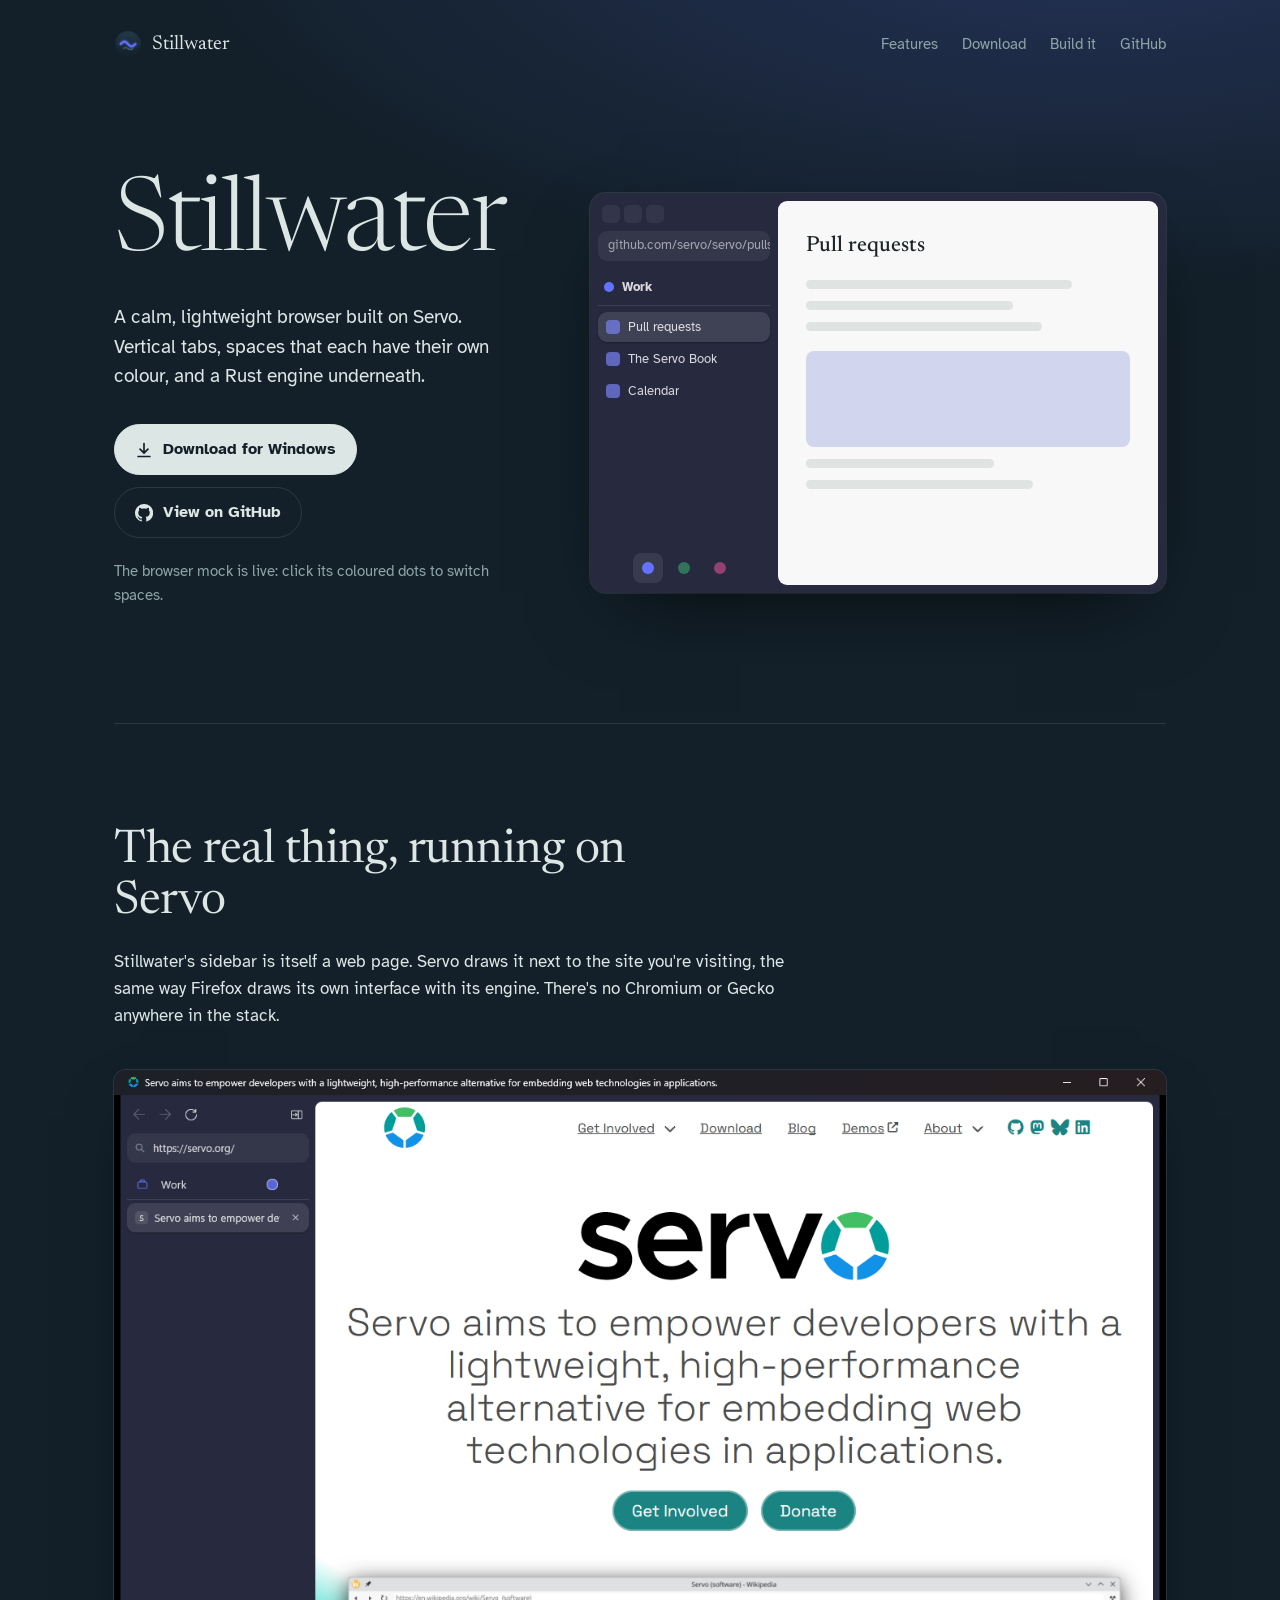
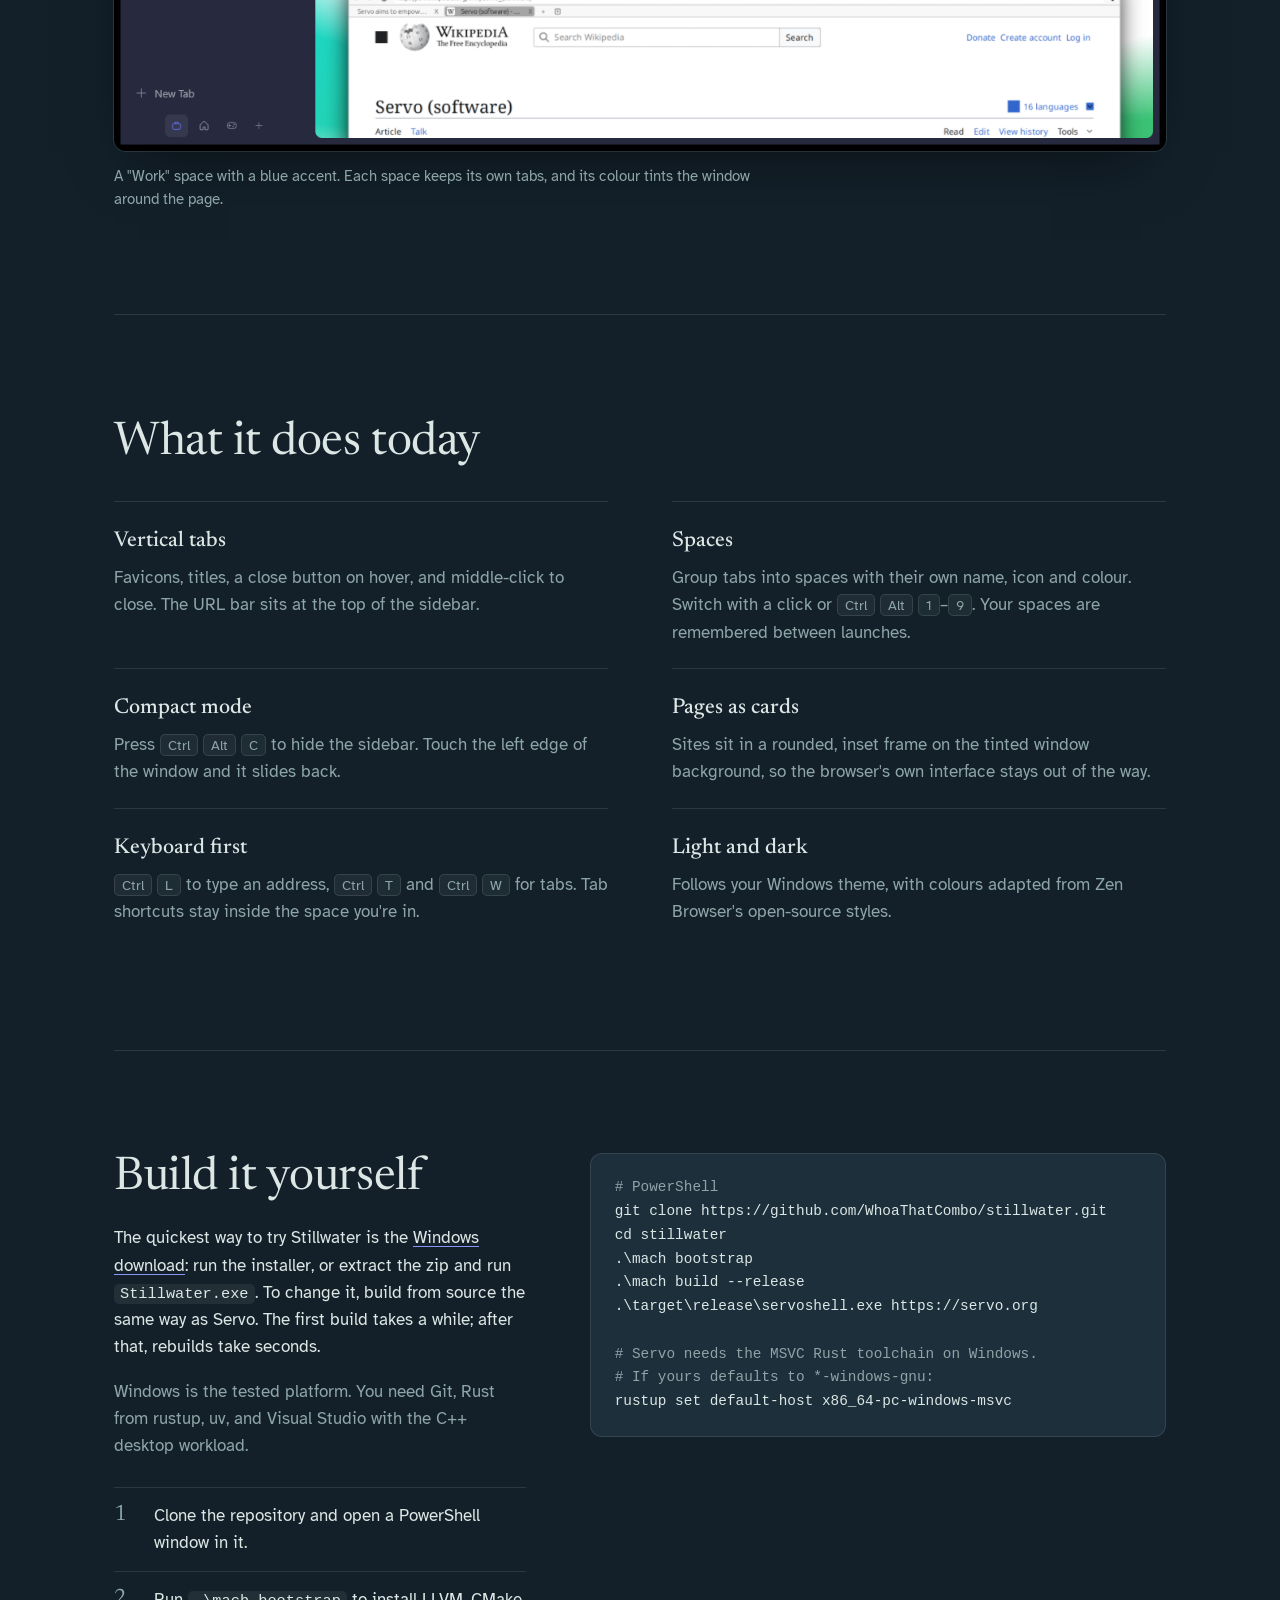
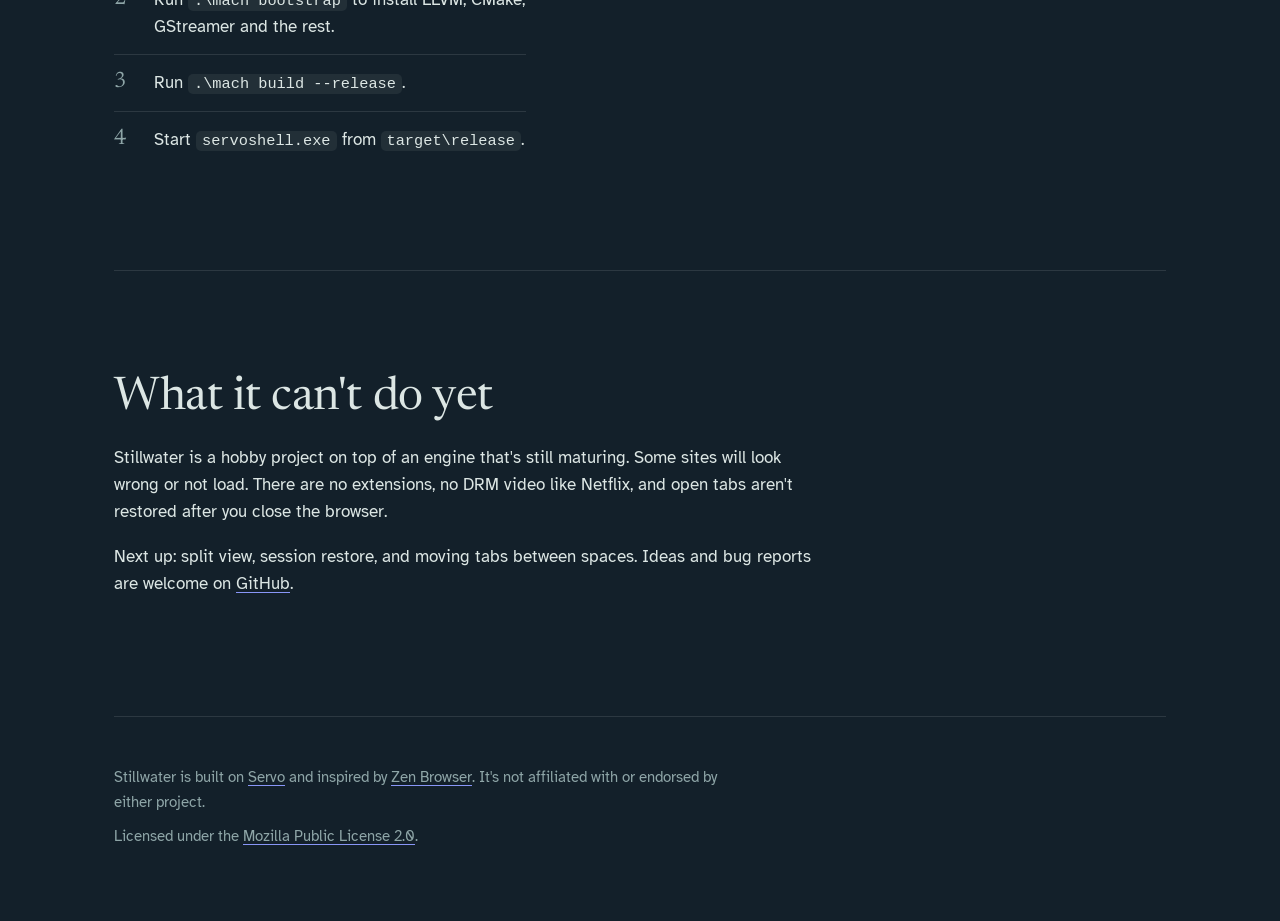
==== commit ebd7edb5: "Site: Stillwater icon and favicon, installer download for 0.2.0 Co-Authored-By: Claude Opus 5.5 <nor" ====
--- a/index.html
+++ b/index.html
@@ -8,7 +8,7 @@
   <meta property="og:title" content="Stillwater">
   <meta property="og:description" content="A calm, lightweight browser built on Servo, with vertical tabs and colour-tinted spaces.">
   <meta property="og:image" content="https://whoathatcombo.github.io/stillwater/assets/stillwater-workspaces.png">
-  <link rel="icon" href="data:image/svg+xml,%3Csvg xmlns='http://www.w3.org/2000/svg' viewBox='0 0 32 32'%3E%3Ccircle cx='16' cy='16' r='14' fill='%2313202A'/%3E%3Cpath d='M7 17c3-2 6-2 9 0s6 2 9 0' stroke='%236473FF' stroke-width='2.4' fill='none' stroke-linecap='round'/%3E%3C/svg%3E">
+  <link rel="icon" type="image/png" href="assets/favicon.png">
   <link rel="preconnect" href="https://fonts.googleapis.com">
   <link rel="preconnect" href="https://fonts.gstatic.com" crossorigin>
   <link href="https://fonts.googleapis.com/css2?family=Atkinson+Hyperlegible:ital,wght@0,400;0,700;1,400&family=Newsreader:opsz,wght@6..72,300;6..72,400;6..72,500&display=swap" rel="stylesheet">
@@ -81,7 +81,7 @@
       text-decoration: none;
     }
 
-    .mark svg { width: 28px; height: 28px; }
+    .mark img { width: 28px; height: 28px; }
 
     .top nav { display: flex; gap: 24px; font-size: 0.95rem; color: var(--reed); }
     .top nav a { text-decoration: none; }
@@ -370,7 +370,7 @@
   <div class="wrap">
     <header class="top">
       <a class="mark" href="#">
-        <svg viewBox="0 0 32 32" aria-hidden="true"><circle cx="16" cy="16" r="14" fill="#1c2f3b"/><path d="M7 17c3-2 6-2 9 0s6 2 9 0" stroke="currentColor" stroke-width="2.2" fill="none" stroke-linecap="round" style="color: var(--tint)"/></svg>
+        <img src="assets/stillwater-icon.png" width="28" height="28" alt="">
         Stillwater
       </a>
       <nav aria-label="Page">
@@ -469,7 +469,7 @@
           <div>
             <h2>Build it yourself</h2>
             <div class="prose">
-              <p>The quickest way to try Stillwater is the <a href="https://github.com/WhoaThatCombo/stillwater/releases">Windows download</a>: extract the zip and run <code>servoshell.exe</code>. To change it, build from source the same way as Servo. The first build takes a while; after that, rebuilds take seconds.</p>
+              <p>The quickest way to try Stillwater is the <a href="https://github.com/WhoaThatCombo/stillwater/releases">Windows download</a>: run the installer, or extract the zip and run <code>Stillwater.exe</code>. To change it, build from source the same way as Servo. The first build takes a while; after that, rebuilds take seconds.</p>
               <p class="muted">Windows is the tested platform. You need Git, Rust from rustup, uv, and Visual Studio with the C++ desktop workload.</p>
             </div>
             <ol class="steps">
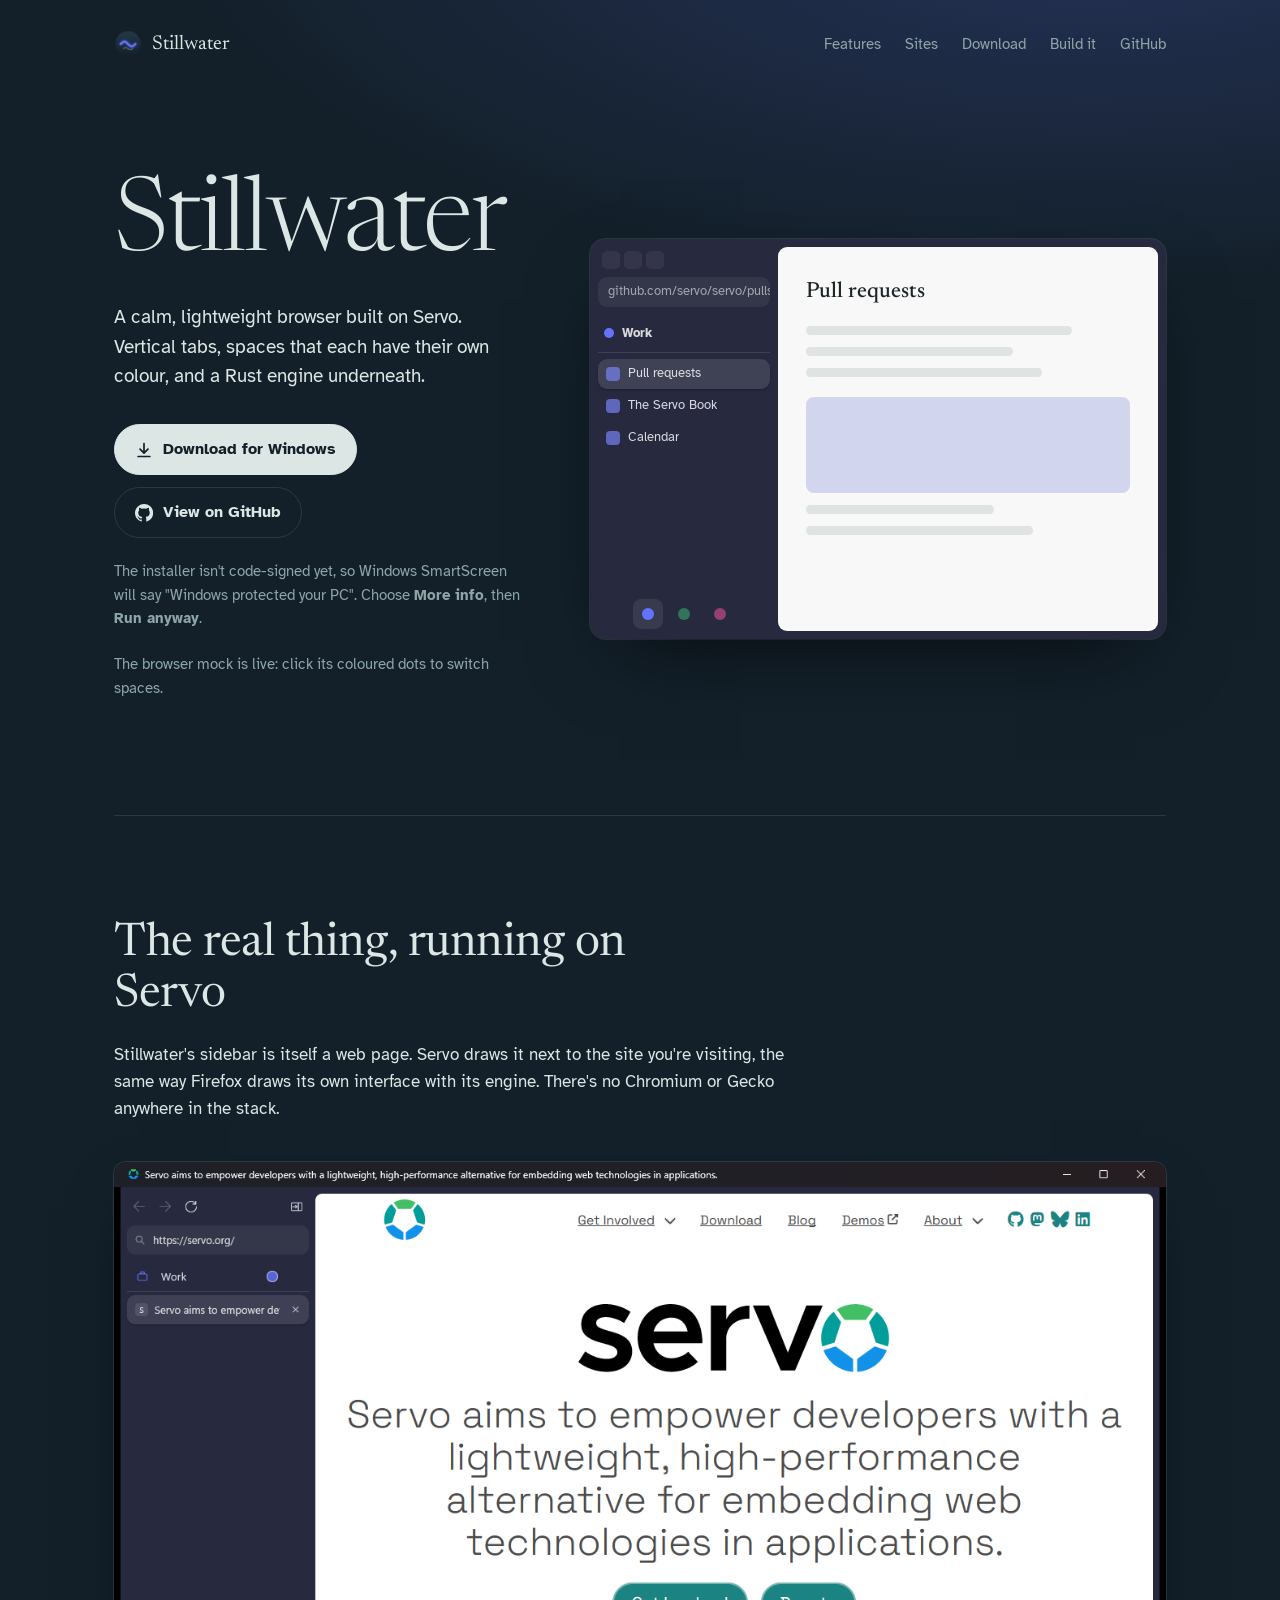
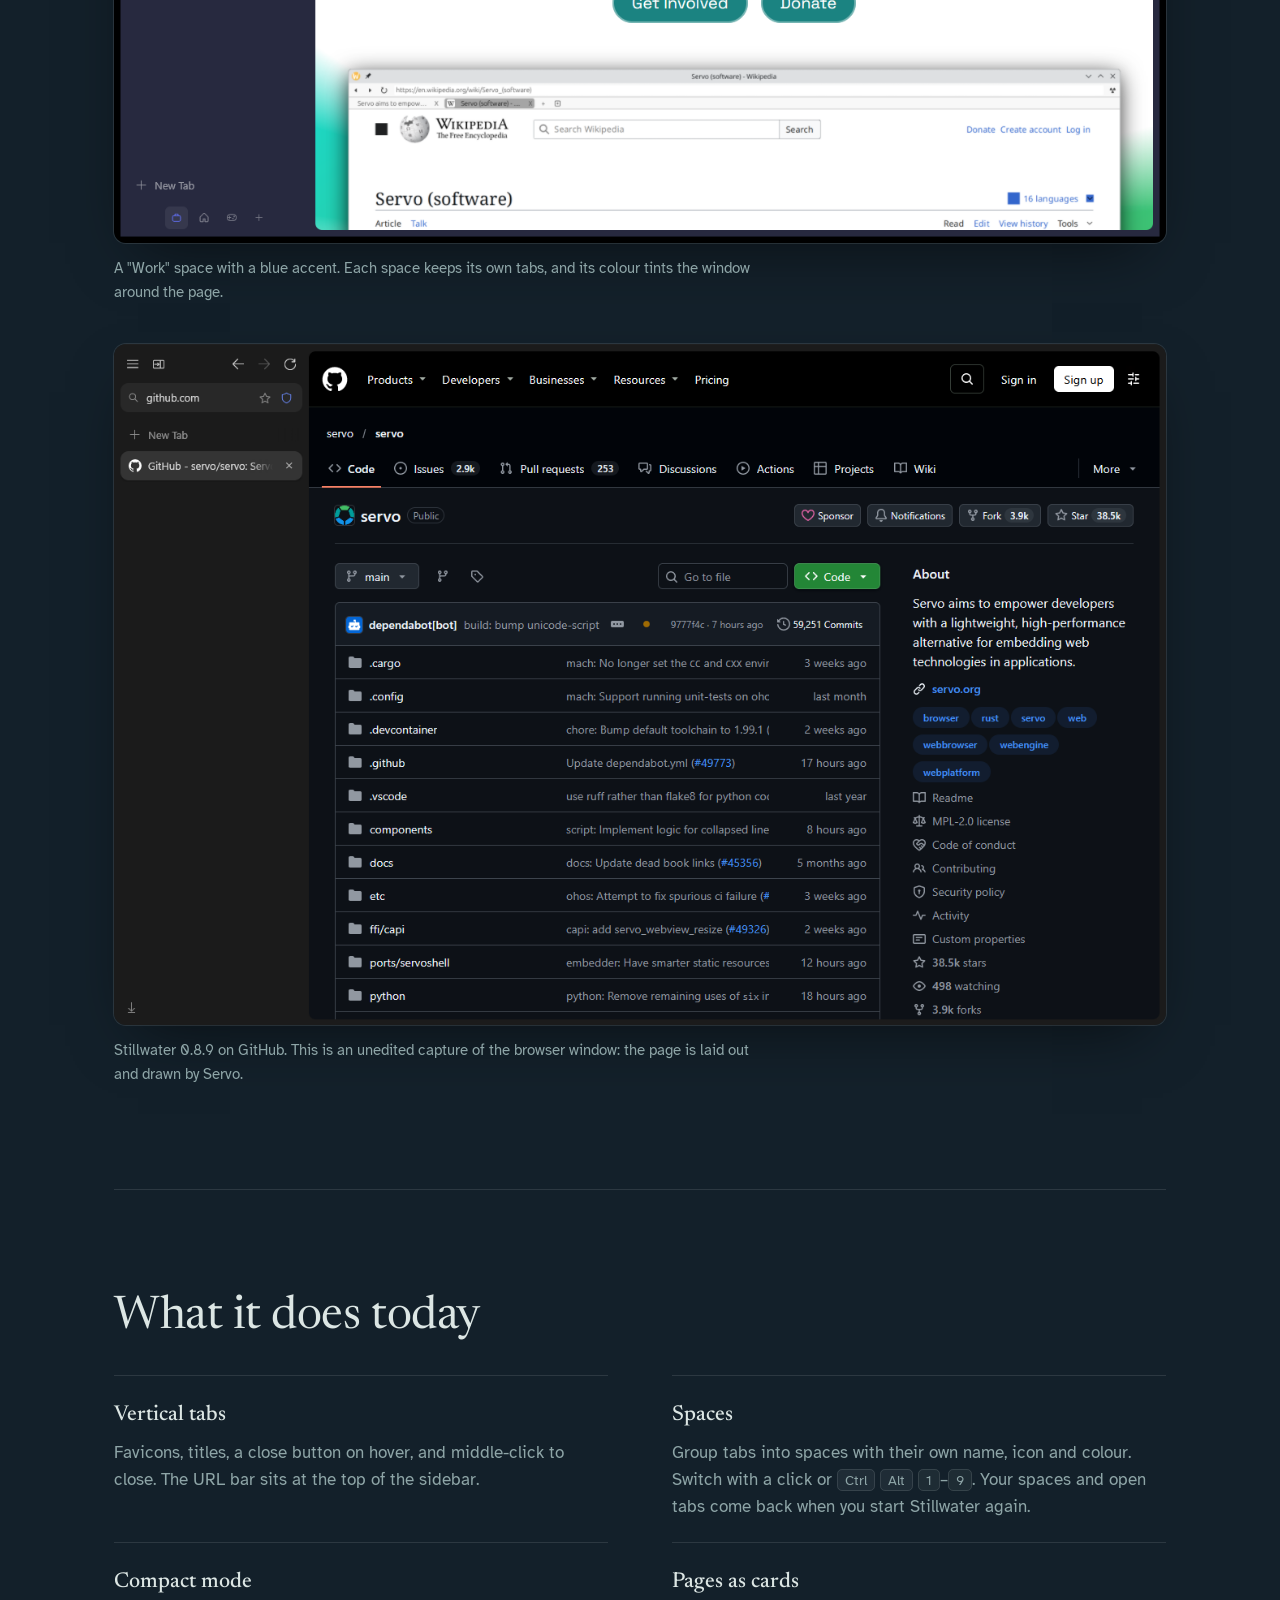
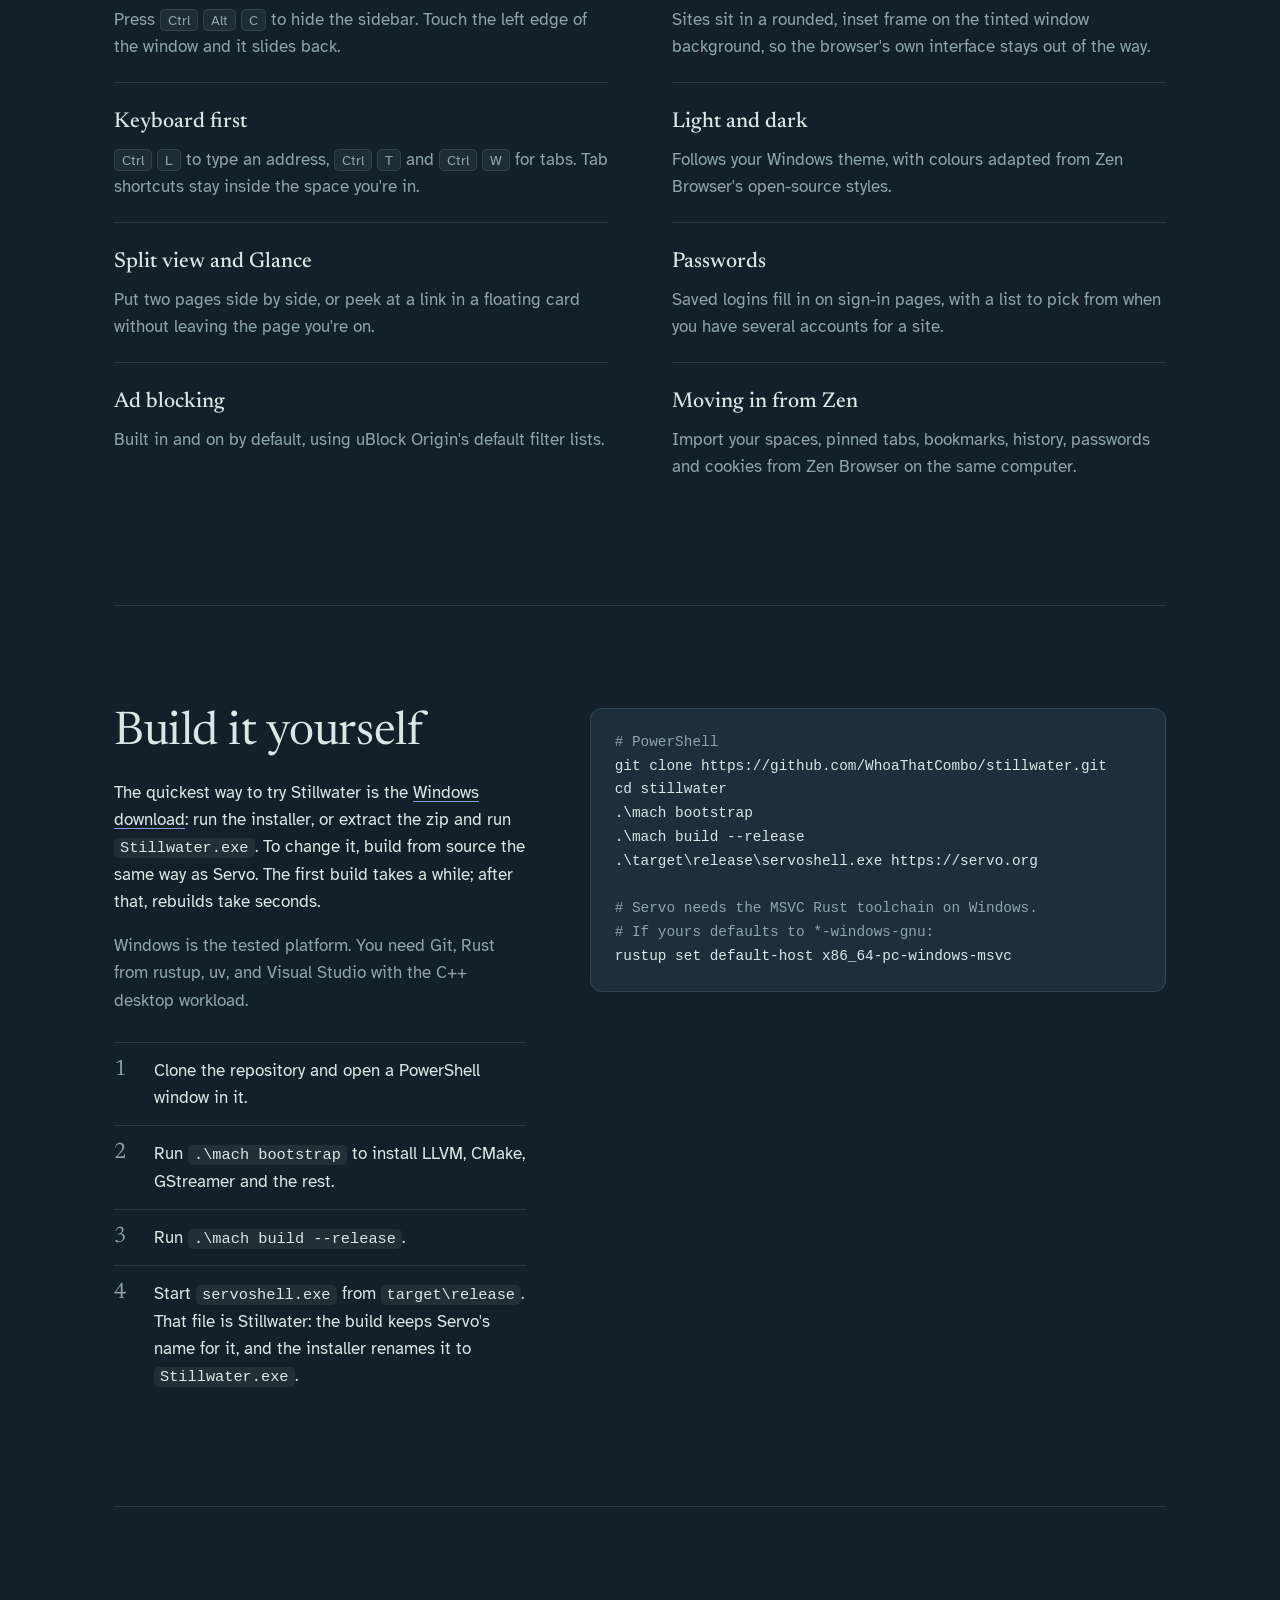
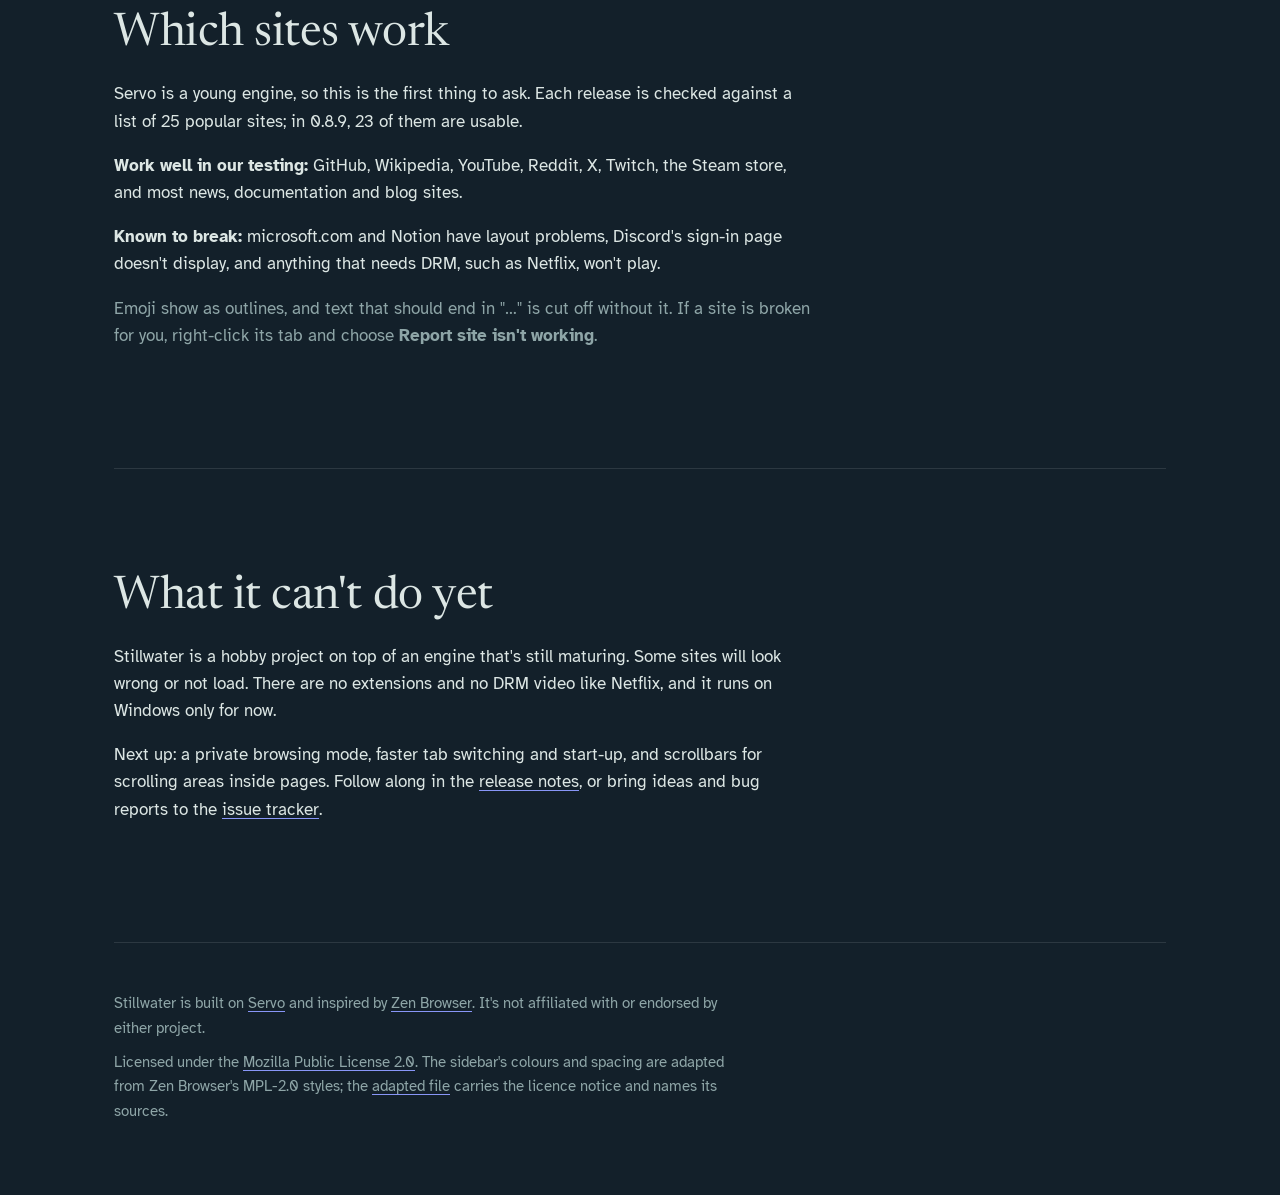
==== commit 77d28aab: "Site: real screenshot, which sites work, SmartScreen note, current features Co-Authored-By: Claude F" ====
--- a/index.html
+++ b/index.html
@@ -375,6 +375,7 @@
       </a>
       <nav aria-label="Page">
         <a href="#features">Features</a>
+        <a href="#sites">Sites</a>
         <a href="https://github.com/WhoaThatCombo/stillwater/releases">Download</a>
         <a href="#build">Build it</a>
         <a href="https://github.com/WhoaThatCombo/stillwater">GitHub</a>
@@ -396,6 +397,7 @@
               View on GitHub
             </a>
           </div>
+          <p class="hint">The installer isn't code-signed yet, so Windows SmartScreen will say "Windows protected your PC". Choose <strong>More info</strong>, then <strong>Run anyway</strong>.</p>
           <p class="hint">The browser mock is live: click its coloured dots to switch spaces.</p>
         </div>
 
@@ -432,6 +434,10 @@
           <img src="assets/stillwater-workspaces.png" width="1296" height="839" alt="Stillwater showing servo.org, with a blue-tinted Work space selected in the sidebar">
           <figcaption>A "Work" space with a blue accent. Each space keeps its own tabs, and its colour tints the window around the page.</figcaption>
         </figure>
+        <figure>
+          <img src="assets/stillwater-github.png" width="1296" height="839" loading="lazy" alt="Stillwater 0.8.9 showing the servo/servo repository on GitHub, with the file list, tabs and sidebar rendered">
+          <figcaption>Stillwater 0.8.9 on GitHub. This is an unedited capture of the browser window: the page is laid out and drawn by Servo.</figcaption>
+        </figure>
       </section>
 
       <section id="features">
@@ -443,7 +449,7 @@
           </li>
           <li>
             <strong>Spaces</strong>
-            <p>Group tabs into spaces with their own name, icon and colour. Switch with a click or <kbd>Ctrl</kbd> <kbd>Alt</kbd> <kbd>1</kbd>–<kbd>9</kbd>. Your spaces are remembered between launches.</p>
+            <p>Group tabs into spaces with their own name, icon and colour. Switch with a click or <kbd>Ctrl</kbd> <kbd>Alt</kbd> <kbd>1</kbd>–<kbd>9</kbd>. Your spaces and open tabs come back when you start Stillwater again.</p>
           </li>
           <li>
             <strong>Compact mode</strong>
@@ -460,6 +466,22 @@
           <li>
             <strong>Light and dark</strong>
             <p>Follows your Windows theme, with colours adapted from Zen Browser's open-source styles.</p>
+          </li>
+          <li>
+            <strong>Split view and Glance</strong>
+            <p>Put two pages side by side, or peek at a link in a floating card without leaving the page you're on.</p>
+          </li>
+          <li>
+            <strong>Passwords</strong>
+            <p>Saved logins fill in on sign-in pages, with a list to pick from when you have several accounts for a site.</p>
+          </li>
+          <li>
+            <strong>Ad blocking</strong>
+            <p>Built in and on by default, using uBlock Origin's default filter lists.</p>
+          </li>
+          <li>
+            <strong>Moving in from Zen</strong>
+            <p>Import your spaces, pinned tabs, bookmarks, history, passwords and cookies from Zen Browser on the same computer.</p>
           </li>
         </ul>
       </section>
@@ -476,7 +498,7 @@
               <li><span>Clone the repository and open a PowerShell window in it.</span></li>
               <li><span>Run <code>.\mach bootstrap</code> to install LLVM, CMake, GStreamer and the rest.</span></li>
               <li><span>Run <code>.\mach build --release</code>.</span></li>
-              <li><span>Start <code>servoshell.exe</code> from <code>target\release</code>.</span></li>
+              <li><span>Start <code>servoshell.exe</code> from <code>target\release</code>. That file is Stillwater: the build keeps Servo's name for it, and the installer renames it to <code>Stillwater.exe</code>.</span></li>
             </ol>
           </div>
           <pre><code><span class="c"># PowerShell</span>
@@ -492,18 +514,28 @@
         </div>
       </section>
 
+      <section id="sites">
+        <h2>Which sites work</h2>
+        <div class="prose">
+          <p>Servo is a young engine, so this is the first thing to ask. Each release is checked against a list of 25 popular sites; in 0.8.9, 23 of them are usable.</p>
+          <p><strong>Work well in our testing:</strong> GitHub, Wikipedia, YouTube, Reddit, X, Twitch, the Steam store, and most news, documentation and blog sites.</p>
+          <p><strong>Known to break:</strong> microsoft.com and Notion have layout problems, Discord's sign-in page doesn't display, and anything that needs DRM, such as Netflix, won't play.</p>
+          <p class="muted">Emoji show as outlines, and text that should end in "…" is cut off without it. If a site is broken for you, right-click its tab and choose <strong>Report site isn't working</strong>.</p>
+        </div>
+      </section>
+
       <section>
         <h2>What it can't do yet</h2>
         <div class="prose">
-          <p>Stillwater is a hobby project on top of an engine that's still maturing. Some sites will look wrong or not load. There are no extensions, no DRM video like Netflix, and open tabs aren't restored after you close the browser.</p>
-          <p>Next up: split view, session restore, and moving tabs between spaces. Ideas and bug reports are welcome on <a href="https://github.com/WhoaThatCombo/stillwater/issues">GitHub</a>.</p>
+          <p>Stillwater is a hobby project on top of an engine that's still maturing. Some sites will look wrong or not load. There are no extensions and no DRM video like Netflix, and it runs on Windows only for now.</p>
+          <p>Next up: a private browsing mode, faster tab switching and start-up, and scrollbars for scrolling areas inside pages. Follow along in the <a href="https://github.com/WhoaThatCombo/stillwater/releases">release notes</a>, or bring ideas and bug reports to the <a href="https://github.com/WhoaThatCombo/stillwater/issues">issue tracker</a>.</p>
         </div>
       </section>
     </main>
 
     <footer>
       <p>Stillwater is built on <a href="https://servo.org">Servo</a> and inspired by <a href="https://github.com/zen-browser/desktop">Zen Browser</a>. It's not affiliated with or endorsed by either project.</p>
-      <p>Licensed under the <a href="https://github.com/WhoaThatCombo/stillwater/blob/stillwater/LICENSE">Mozilla Public License 2.0</a>.</p>
+      <p>Licensed under the <a href="https://github.com/WhoaThatCombo/stillwater/blob/stillwater/LICENSE">Mozilla Public License 2.0</a>. The sidebar's colours and spacing are adapted from Zen Browser's MPL-2.0 styles; the <a href="https://github.com/WhoaThatCombo/stillwater/blob/stillwater/resources/resource_protocol/sidebar/zen-sidebar.css">adapted file</a> carries the licence notice and names its sources.</p>
     </footer>
   </div>
 
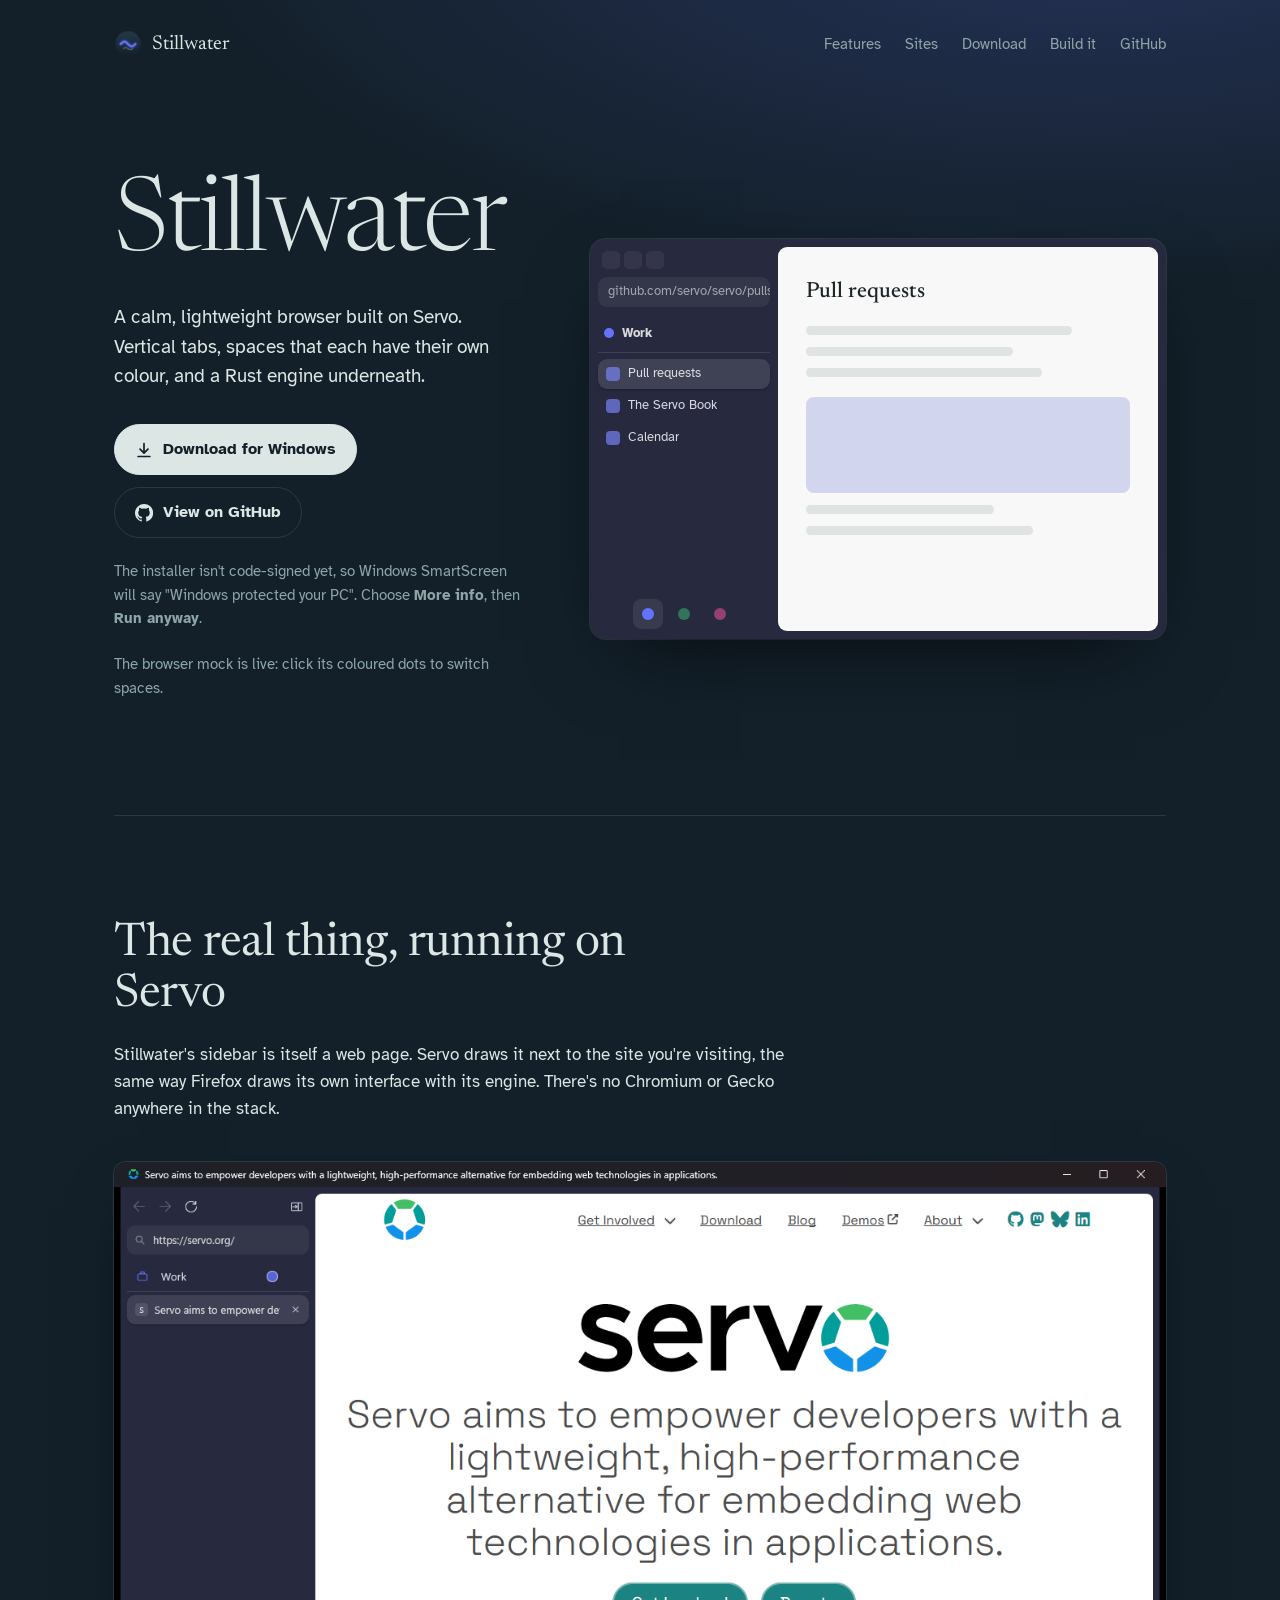
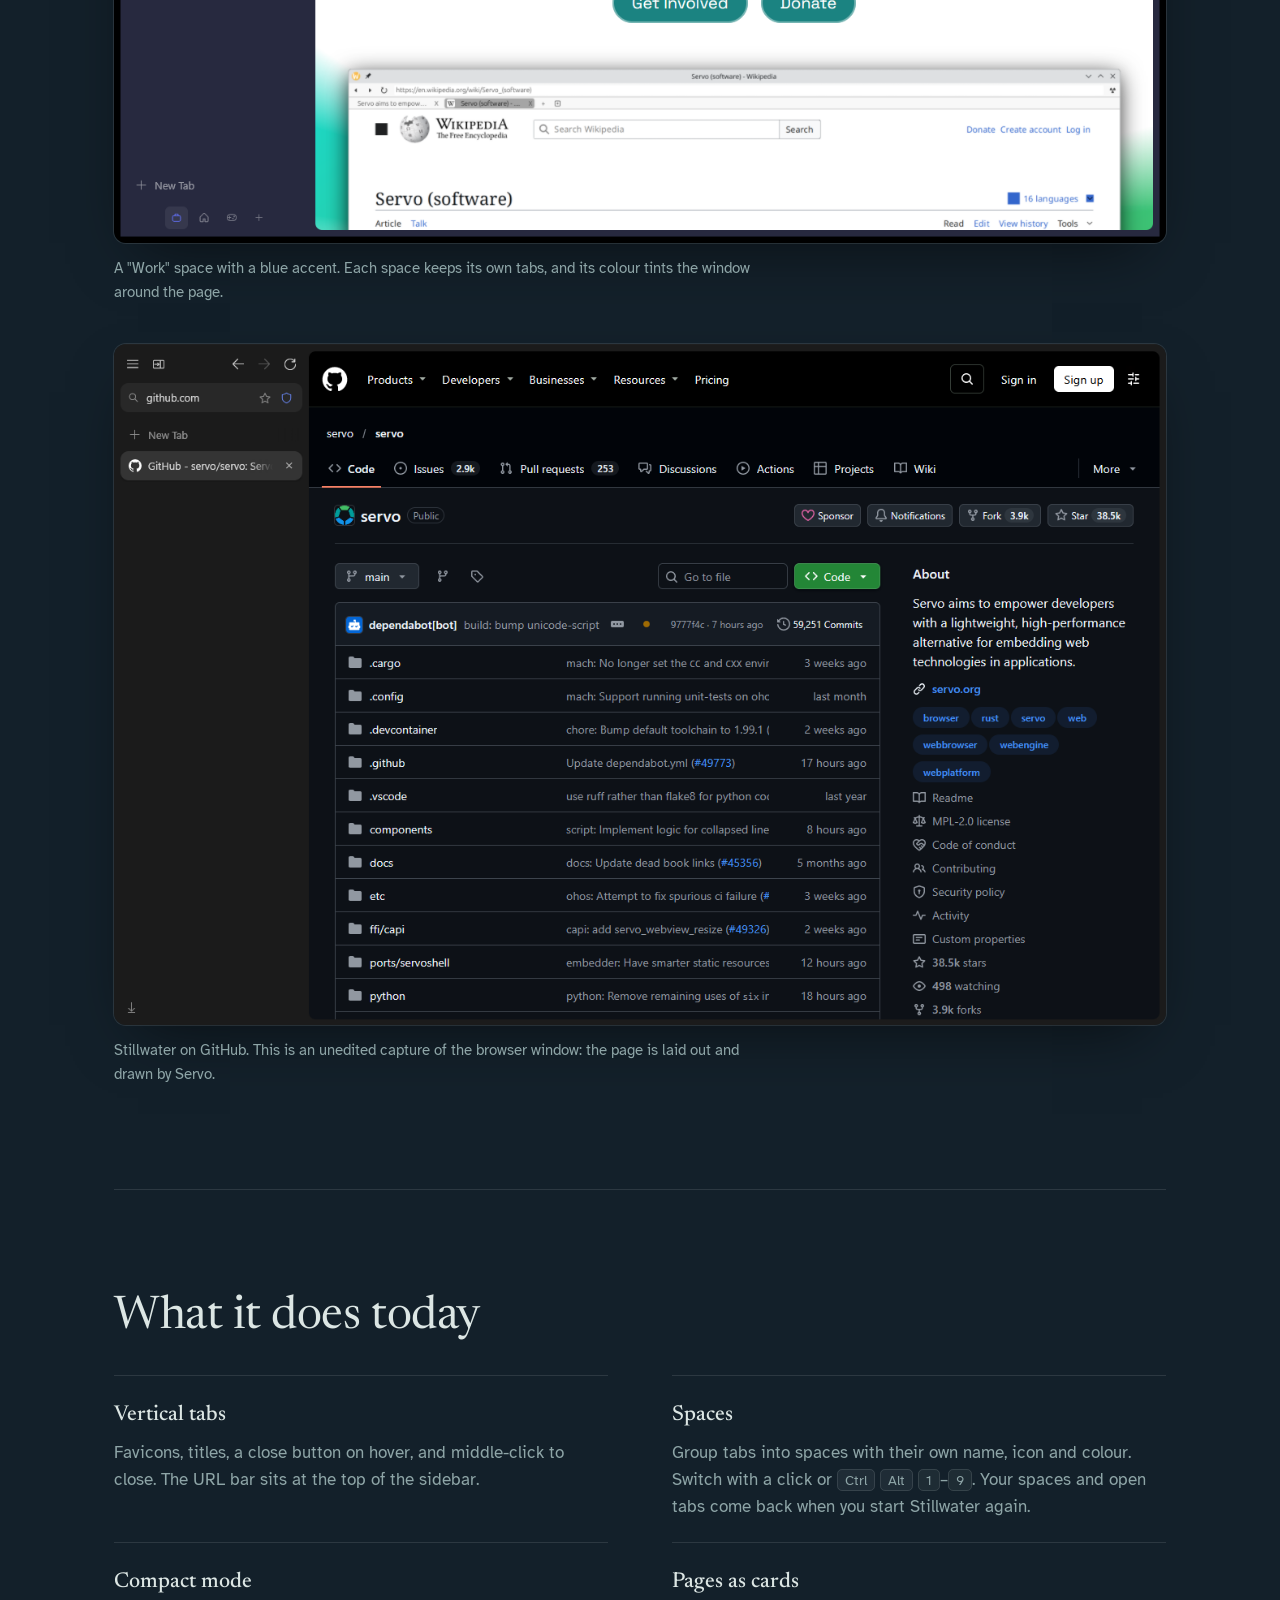
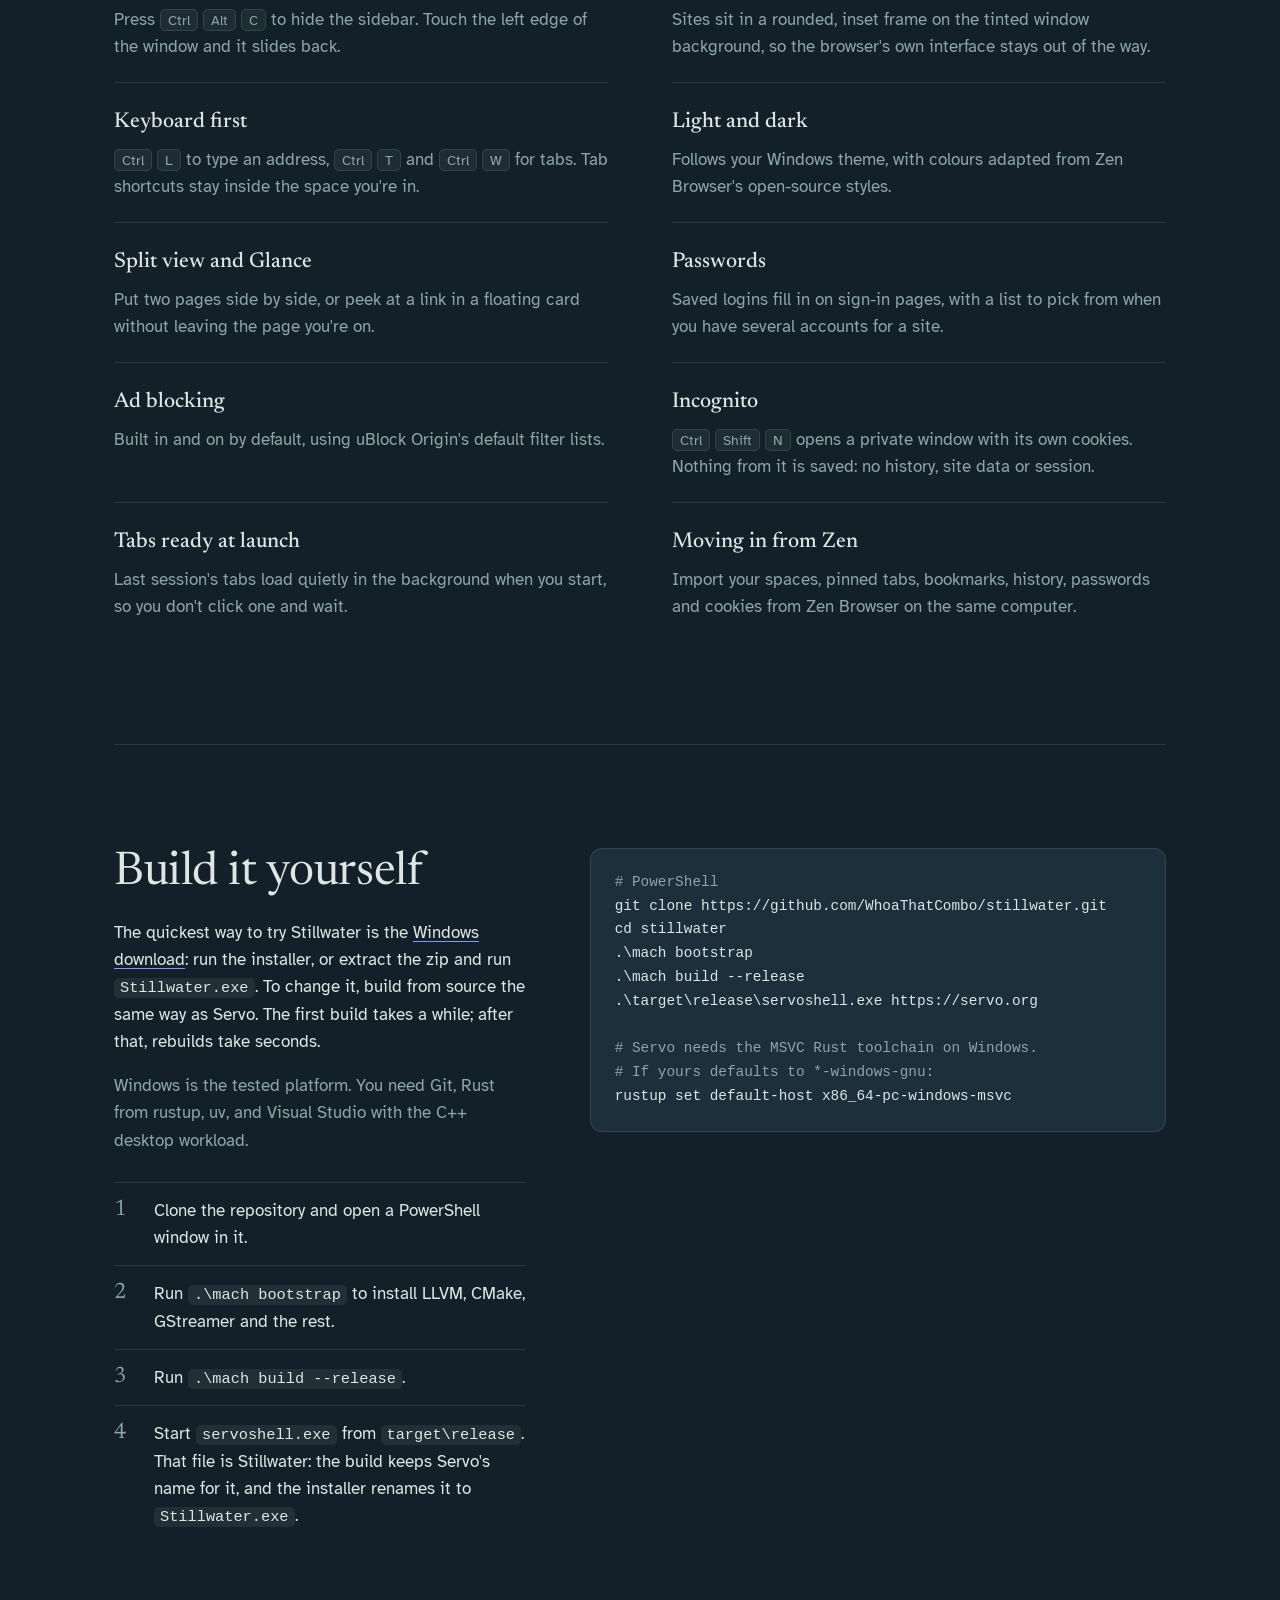
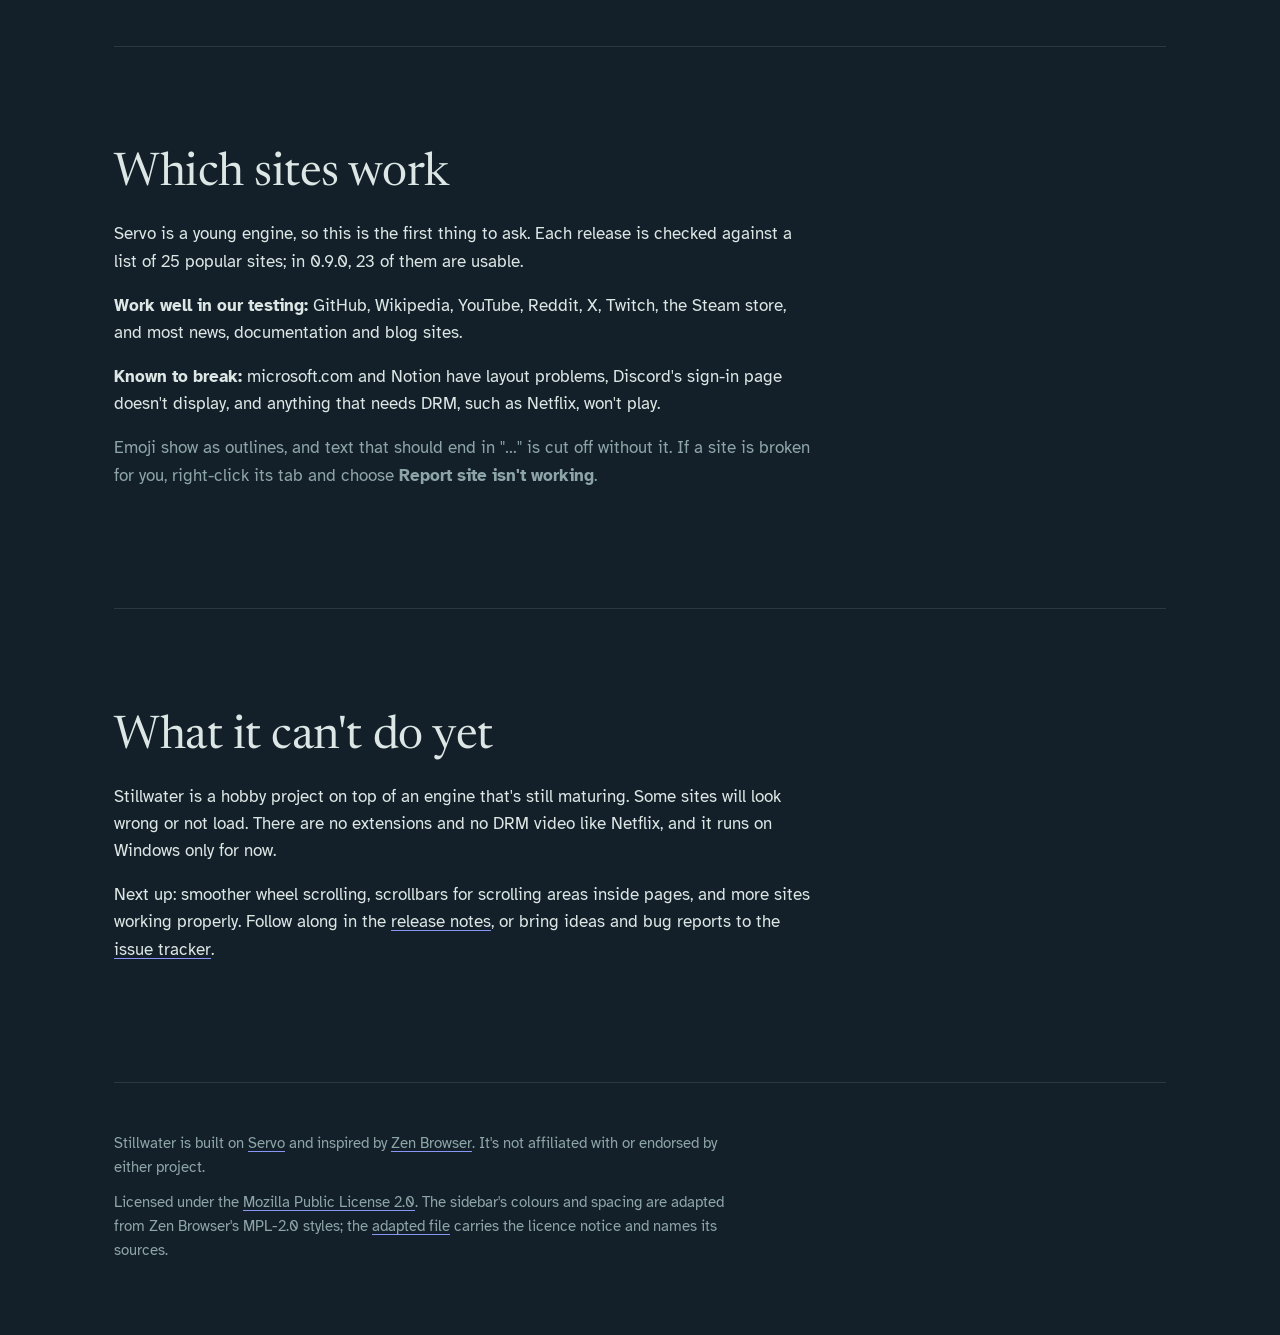
==== commit 4fb37330: "Site: 0.9.0 (incognito, tabs ready at launch, next-up list) Co-Authored-By: Claude Fable 5.2 <norepl" ====
--- a/index.html
+++ b/index.html
@@ -435,8 +435,8 @@
           <figcaption>A "Work" space with a blue accent. Each space keeps its own tabs, and its colour tints the window around the page.</figcaption>
         </figure>
         <figure>
-          <img src="assets/stillwater-github.png" width="1296" height="839" loading="lazy" alt="Stillwater 0.8.9 showing the servo/servo repository on GitHub, with the file list, tabs and sidebar rendered">
-          <figcaption>Stillwater 0.8.9 on GitHub. This is an unedited capture of the browser window: the page is laid out and drawn by Servo.</figcaption>
+          <img src="assets/stillwater-github.png" width="1296" height="839" loading="lazy" alt="Stillwater showing the servo/servo repository on GitHub, with the file list, tabs and sidebar rendered">
+          <figcaption>Stillwater on GitHub. This is an unedited capture of the browser window: the page is laid out and drawn by Servo.</figcaption>
         </figure>
       </section>
 
@@ -478,6 +478,14 @@
           <li>
             <strong>Ad blocking</strong>
             <p>Built in and on by default, using uBlock Origin's default filter lists.</p>
+          </li>
+          <li>
+            <strong>Incognito</strong>
+            <p><kbd>Ctrl</kbd> <kbd>Shift</kbd> <kbd>N</kbd> opens a private window with its own cookies. Nothing from it is saved: no history, site data or session.</p>
+          </li>
+          <li>
+            <strong>Tabs ready at launch</strong>
+            <p>Last session's tabs load quietly in the background when you start, so you don't click one and wait.</p>
           </li>
           <li>
             <strong>Moving in from Zen</strong>
@@ -517,7 +525,7 @@
       <section id="sites">
         <h2>Which sites work</h2>
         <div class="prose">
-          <p>Servo is a young engine, so this is the first thing to ask. Each release is checked against a list of 25 popular sites; in 0.8.9, 23 of them are usable.</p>
+          <p>Servo is a young engine, so this is the first thing to ask. Each release is checked against a list of 25 popular sites; in 0.9.0, 23 of them are usable.</p>
           <p><strong>Work well in our testing:</strong> GitHub, Wikipedia, YouTube, Reddit, X, Twitch, the Steam store, and most news, documentation and blog sites.</p>
           <p><strong>Known to break:</strong> microsoft.com and Notion have layout problems, Discord's sign-in page doesn't display, and anything that needs DRM, such as Netflix, won't play.</p>
           <p class="muted">Emoji show as outlines, and text that should end in "…" is cut off without it. If a site is broken for you, right-click its tab and choose <strong>Report site isn't working</strong>.</p>
@@ -528,7 +536,7 @@
         <h2>What it can't do yet</h2>
         <div class="prose">
           <p>Stillwater is a hobby project on top of an engine that's still maturing. Some sites will look wrong or not load. There are no extensions and no DRM video like Netflix, and it runs on Windows only for now.</p>
-          <p>Next up: a private browsing mode, faster tab switching and start-up, and scrollbars for scrolling areas inside pages. Follow along in the <a href="https://github.com/WhoaThatCombo/stillwater/releases">release notes</a>, or bring ideas and bug reports to the <a href="https://github.com/WhoaThatCombo/stillwater/issues">issue tracker</a>.</p>
+          <p>Next up: smoother wheel scrolling, scrollbars for scrolling areas inside pages, and more sites working properly. Follow along in the <a href="https://github.com/WhoaThatCombo/stillwater/releases">release notes</a>, or bring ideas and bug reports to the <a href="https://github.com/WhoaThatCombo/stillwater/issues">issue tracker</a>.</p>
         </div>
       </section>
     </main>
